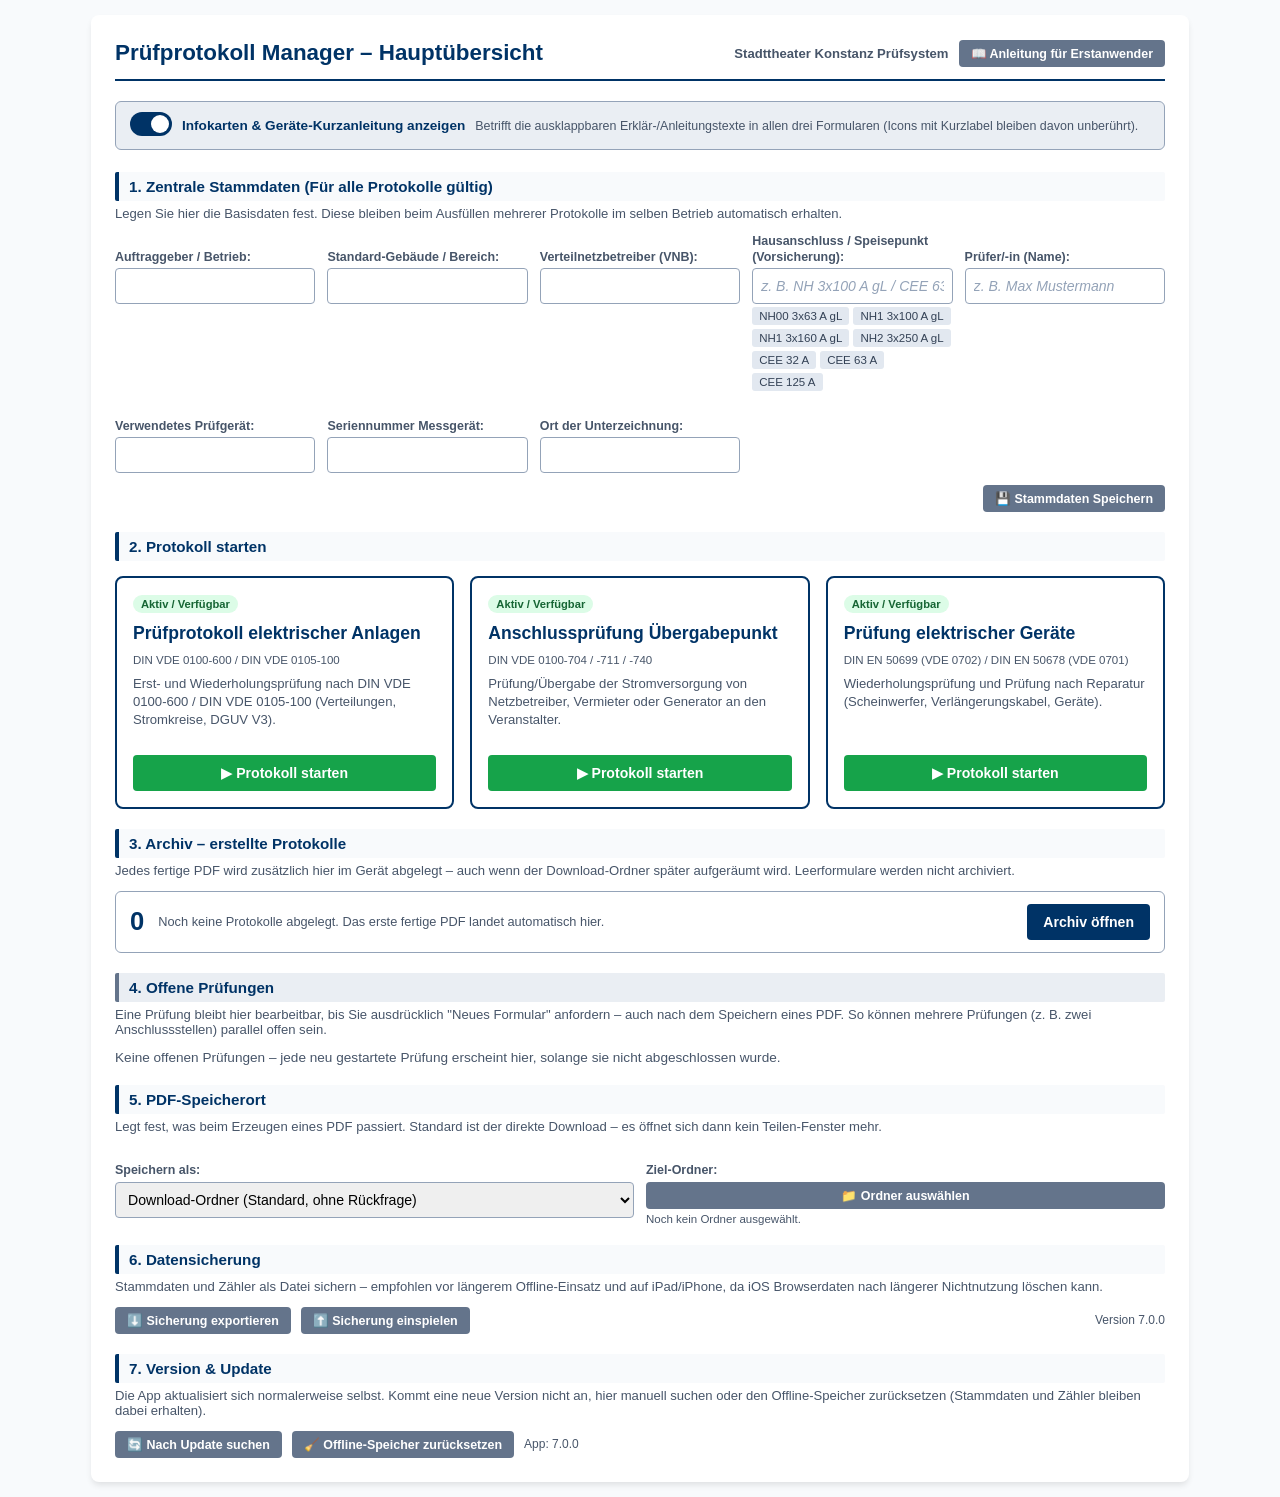
==== index.html @ db6bf47e "Add files via upload" ====
<!DOCTYPE html>
<html lang="de">
<head>
  <meta charset="UTF-8">
  <meta name="viewport" content="width=device-width, initial-scale=1.0, viewport-fit=cover">
  <title>VDE Prüfprotokoll Manager</title>
  <link rel="stylesheet" href="css/style.css">

  <!-- ===== PWA (Progressive Web App) ===== -->
  <meta name="description" content="Prüfprotokolle nach DIN VDE erstellen und als PDF ausgeben – offline nutzbar.">
  <meta name="theme-color" content="#003366">
  <link rel="manifest" href="manifest.json">
  <link rel="icon" type="image/png" sizes="32x32" href="icons/favicon-32.png">
  <link rel="apple-touch-icon" href="icons/apple-touch-icon.png">
  <!-- iOS-spezifisch -->
  <meta name="apple-mobile-web-app-capable" content="yes">
  <meta name="mobile-web-app-capable" content="yes">
  <meta name="apple-mobile-web-app-status-bar-style" content="black-translucent">
  <meta name="apple-mobile-web-app-title" content="VDE Protokoll">
  <meta name="format-detection" content="telephone=no">
  <script src="js/app-config.js"></script>
  <script src="js/pwa.js" defer></script>

  <script src="js/storage.js"></script>
  <script src="js/entwuerfe.js"></script>
  <script src="js/archiv.js"></script>
  <script src="js/pdf-utils.js"></script>
  <script src="js/infokarten.js"></script>
</head>
<body>

<div class="app-container">
  <div class="header-bar">
    <h1>Prüfprotokoll Manager – Hauptübersicht</h1>
    <div style="display:flex; align-items:center; gap:10px;">
      <span style="font-size: 0.82rem; color: var(--secondary); font-weight: bold;" id="app_betrieb_name"></span>
      <a href="anleitung.html" class="btn btn-secondary" style="text-decoration:none;">📖 Anleitung für Erstanwender</a>
    </div>
  </div>

  <div class="infokarten-schalter-zeile">
    <label class="infokarten-schalter">
      <input type="checkbox" class="infokarten-schalter-checkbox" onchange="infokartenSchalterGeaendert(this)">
      <span class="infokarten-schalter-slider"></span>
    </label>
    <span class="infokarten-schalter-label">Infokarten &amp; Geräte-Kurzanleitung anzeigen</span>
    <span class="infokarten-schalter-desc">Betrifft die ausklappbaren Erklär-/Anleitungstexte in allen drei Formularen (Icons mit Kurzlabel bleiben davon unberührt).</span>
  </div>

  <h2 class="kat-stamm">1. Zentrale Stammdaten (Für alle Protokolle gültig)</h2>
  <p style="font-size: 0.82rem; color: var(--secondary); margin-top: -5px;">
    Legen Sie hier die Basisdaten fest. Diese bleiben beim Ausfüllen mehrerer Protokolle im selben Betrieb automatisch erhalten.
  </p>

  <form id="masterDataForm">
    <div class="grid">
      <div class="form-group"><label for="m_auftraggeber">Auftraggeber / Betrieb:</label><input type="text" id="m_auftraggeber"></div>
      <div class="form-group"><label for="m_gebaeude">Standard-Gebäude / Bereich:</label><input type="text" id="m_gebaeude"></div>
      <div class="form-group"><label for="m_vnb">Verteilnetzbetreiber (VNB):</label><input type="text" id="m_vnb" title="Verteilnetzbetreiber – der öffentliche Netzbetreiber am Anschlusspunkt"></div>
      <div class="form-group">
        <label for="m_hausanschluss">Hausanschluss / Speisepunkt (Vorsicherung):</label>
        <input type="text" id="m_hausanschluss" placeholder="z. B. NH 3x100 A gL / CEE 63 A Einspeisung">
        <div class="quick-btn-group">
          <button type="button" class="quick-btn" onclick="setValue('m_hausanschluss', 'NH00 3x63 A gL')">NH00 3x63 A gL</button>
          <button type="button" class="quick-btn" onclick="setValue('m_hausanschluss', 'NH1 3x100 A gL')">NH1 3x100 A gL</button>
          <button type="button" class="quick-btn" onclick="setValue('m_hausanschluss', 'NH1 3x160 A gL')">NH1 3x160 A gL</button>
          <button type="button" class="quick-btn" onclick="setValue('m_hausanschluss', 'NH2 3x250 A gL')">NH2 3x250 A gL</button>
          <button type="button" class="quick-btn" onclick="setValue('m_hausanschluss', 'CEE 32 A Einspeisung')">CEE 32 A</button>
          <button type="button" class="quick-btn" onclick="setValue('m_hausanschluss', 'CEE 63 A Einspeisung')">CEE 63 A</button>
          <button type="button" class="quick-btn" onclick="setValue('m_hausanschluss', 'CEE 125 A Einspeisung')">CEE 125 A</button>
        </div>
      </div>
      <div class="form-group"><label for="m_pruefer">Prüfer/-in (Name):</label><input type="text" id="m_pruefer" placeholder="z. B. Max Mustermann"></div>
      <div class="form-group"><label for="m_messgeraet">Verwendetes Prüfgerät:</label><input type="text" id="m_messgeraet"></div>
      <div class="form-group"><label for="m_seriennummer">Seriennummer Messgerät:</label><input type="text" id="m_seriennummer"></div>
      <div class="form-group"><label for="m_ort">Ort der Unterzeichnung:</label><input type="text" id="m_ort"></div>
    </div>
    
    <div style="text-align: right; margin-top: 12px;">
      <button type="button" class="btn btn-secondary" onclick="saveMasterData(true)">💾 Stammdaten Speichern</button>
    </div>
  </form>

  <h2 class="kat-messen">2. Protokoll starten</h2>
  <div class="protocol-grid" id="protocolGrid"></div>

  <h2 class="kat-ergebnis">3. Archiv – erstellte Protokolle</h2>
  <p style="font-size: 0.82rem; color: var(--secondary); margin-top: -5px;">
    Jedes fertige PDF wird zusätzlich hier im Gerät abgelegt – auch wenn der Download-Ordner
    später aufgeräumt wird. Leerformulare werden nicht archiviert.
  </p>
  <div class="start-archiv">
    <div class="start-archiv-zahl" id="archivZahl">–</div>
    <div class="start-archiv-text" id="archivText">Archiv wird gelesen …</div>
    <a href="archiv.html" class="btn">Archiv öffnen</a>
  </div>

  <h2 class="kat-sicht" id="offene-pruefungen">4. Offene Prüfungen</h2>
  <p style="font-size: 0.82rem; color: var(--secondary); margin-top: -5px;">
    Eine Prüfung bleibt hier bearbeitbar, bis Sie ausdrücklich "Neues Formular" anfordern –
    auch nach dem Speichern eines PDF. So können mehrere Prüfungen (z. B. zwei Anschlussstellen) parallel offen sein.
  </p>
  <div id="offenePruefungenListe"></div>

  <h2 class="kat-stamm">5. PDF-Speicherort</h2>
  <p style="font-size: 0.82rem; color: var(--secondary); margin-top: -5px;">
    Legt fest, was beim Erzeugen eines PDF passiert. Standard ist der direkte Download –
    es öffnet sich dann kein Teilen-Fenster mehr.
  </p>
  <div class="grid">
    <div class="form-group">
      <label for="pdf_speichern_modus">Speichern als:</label>
      <select id="pdf_speichern_modus" onchange="pdfModusGeaendert(this.value)">
        <option value="download">Download-Ordner (Standard, ohne Rückfrage)</option>
        <option value="ordner">Fester Ordner (Chrome/Edge am PC)</option>
        <option value="teilen">Teilen-Menü (iPhone/iPad, Weiterleiten)</option>
      </select>
    </div>
    <div class="form-group">
      <label id="ziel_ordner_label">Ziel-Ordner:</label>
      <button type="button" class="btn btn-secondary" onclick="ordnerWaehlen()" aria-labelledby="ziel_ordner_label">📁 Ordner auswählen</button>
      <span id="ordnerHinweis" style="font-size:0.72rem; color:var(--secondary); margin-top:4px;"></span>
    </div>
  </div>

  <h2 class="kat-ergebnis">6. Datensicherung</h2>
  <p style="font-size: 0.82rem; color: var(--secondary); margin-top: -5px;">
    Stammdaten und Zähler als Datei sichern – empfohlen vor längerem Offline-Einsatz
    und auf iPad/iPhone, da iOS Browserdaten nach längerer Nichtnutzung löschen kann.
  </p>
  <div style="display:flex; gap:10px; flex-wrap:wrap;">
    <button type="button" class="btn btn-secondary" onclick="exportAppData()">⬇️ Sicherung exportieren</button>
    <button type="button" class="btn btn-secondary" onclick="document.getElementById('importFile').click()">⬆️ Sicherung einspielen</button>
    <input type="file" id="importFile" accept="application/json,.json" style="display:none"
           onchange="importAppData(this.files[0]); this.value='';">
    <span id="appVersionHint" style="margin-left:auto; align-self:center; font-size:0.75rem; color:var(--secondary);"></span>
  </div>

  <h2 class="kat-stamm">7. Version & Update</h2>
  <p style="font-size: 0.82rem; color: var(--secondary); margin-top: -5px;">
    Die App aktualisiert sich normalerweise selbst. Kommt eine neue Version nicht an,
    hier manuell suchen oder den Offline-Speicher zurücksetzen
    (Stammdaten und Zähler bleiben dabei erhalten).
  </p>
  <div style="display:flex; gap:10px; flex-wrap:wrap; align-items:center;">
    <button type="button" class="btn btn-secondary" onclick="nachUpdateSuchen()">🔄 Nach Update suchen</button>
    <button type="button" class="btn btn-secondary" onclick="appZuruecksetzenMitFrage()">🧹 Offline-Speicher zurücksetzen</button>
    <span id="versionsInfo" style="font-size:0.75rem; color:var(--secondary);"></span>
  </div>
</div>

<script>
  loadMasterDataToDashboard();
  renderProtokollKacheln();
  renderOffenePruefungen('offenePruefungenListe');
  document.getElementById('appVersionHint').textContent = 'Version ' + APP_VERSION;
  document.getElementById('app_betrieb_name').textContent = (typeof APP_BETRIEB_NAME !== 'undefined' && APP_BETRIEB_NAME) ? APP_BETRIEB_NAME : '';
  archivUebersichtLaden();

  /* Archiv-Kurzübersicht ---------------------------------------------------
   * Zeigt auf der Startseite, wie viele Protokolle abgelegt sind und welches
   * zuletzt erzeugt wurde - ohne dafür das Archiv öffnen zu müssen. */
  function archivUebersichtLaden() {
    if (typeof archivAlle !== 'function') return;
    archivAlle().then(function (liste) {
      var zahl = document.getElementById('archivZahl');
      var text = document.getElementById('archivText');
      zahl.textContent = liste.length;
      if (!liste.length) {
        text.textContent = 'Noch keine Protokolle abgelegt. Das erste fertige PDF landet automatisch hier.';
        return;
      }
      var letzte = liste[0];
      var typ = archivTyp(letzte.praefix);
      text.textContent = 'Zuletzt: ' + (letzte.nummer || letzte.dateiname) + ' · ' + typ.label +
        (letzte.gebaeude ? ' · ' + letzte.gebaeude : '') +
        ' · ' + archivDatumKurz(letzte.pruefdatum || letzte.erstellt.slice(0, 10));
    });
  }

  /* PDF-Speicherort ------------------------------------------------------- */
  document.getElementById('pdf_speichern_modus').value = getPdfSpeichernModus();
  ordnerHinweisAktualisieren();

  function pdfModusGeaendert(modus) {
    setPdfSpeichernModus(modus);
    if (modus === 'ordner') ordnerWaehlen();
    else ordnerHinweisAktualisieren();
  }

  function ordnerWaehlen() {
    pdfZielordnerWaehlen().then(function (handle) {
      if (handle) document.getElementById('pdf_speichern_modus').value = 'ordner';
      ordnerHinweisAktualisieren();
    });
  }

  /* Version & Update ------------------------------------------------------ */
  function appZuruecksetzenMitFrage() {
    if (!confirm('Offline-Speicher zurücksetzen?\n\n' +
                 'Alle zwischengespeicherten Dateien werden neu vom Server geladen.\n' +
                 'Stammdaten, Protokollzähler und Zwischenspeicher bleiben erhalten.')) return;
    appZuruecksetzen();
  }

  // Zeigt an, welche Version der Service Worker gerade ausliefert
  (function versionsInfoAnzeigen() {
    var el = document.getElementById('versionsInfo');
    if (!el) return;
    el.textContent = 'App: ' + APP_VERSION;
    if (!('serviceWorker' in navigator)) return;
    navigator.serviceWorker.ready.then(function (reg) {
      if (!reg.active) return;
      navigator.serviceWorker.addEventListener('message', function (ev) {
        if (ev.data && ev.data.type === 'VERSION') {
          el.textContent = 'App: ' + APP_VERSION + ' · Offline-Cache: ' + (ev.data.swVersion || '?');
        }
      });
      reg.active.postMessage({ type: 'GET_VERSION' });
    }).catch(function () {});
  })();

  function ordnerHinweisAktualisieren() {
    var el = document.getElementById('ordnerHinweis');
    if (!window.showDirectoryPicker) {
      el.textContent = 'Feste Ordner nur in Chrome/Edge am PC möglich – hier wird der Download-Ordner verwendet.';
      return;
    }
    pdfOrdnerHandleLaden().then(function (h) {
      el.textContent = h ? 'Aktueller Ziel-Ordner: ' + h.name : 'Noch kein Ordner ausgewählt.';
    });
  }

  /* Kacheln werden aus js/app-config.js erzeugt --------------------------- */
  function renderProtokollKacheln() {
    var grid = document.getElementById('protocolGrid');
    if (!grid || typeof PROTOKOLLE === 'undefined') return;
    grid.innerHTML = '';

    PROTOKOLLE.forEach(function (p) {
      var aktiv = p.status !== 'geplant';
      var card = document.createElement('div');
      card.className = 'protocol-card' + (aktiv ? ' active' : '');

      var kopf = document.createElement('div');
      var badge = document.createElement('span');
      badge.className = 'badge ' + (aktiv ? 'badge-active' : 'badge-future');
      badge.textContent = aktiv ? 'Aktiv / Verfügbar' : 'In Planung';
      kopf.appendChild(badge);

      var h3 = document.createElement('h3');
      h3.textContent = p.titel;
      kopf.appendChild(h3);

      if (p.norm) {
        var norm = document.createElement('p');
        norm.style.cssText = 'font-size:0.72rem; color:var(--secondary); margin:2px 0 6px;';
        norm.textContent = p.norm;
        kopf.appendChild(norm);
      }

      var txt = document.createElement('p');
      txt.textContent = p.beschreibung || '';
      kopf.appendChild(txt);
      card.appendChild(kopf);

      if (aktiv) {
        var a = document.createElement('a');
        a.href = p.datei;
        a.className = 'btn btn-success';
        a.style.cssText = 'display:block; text-align:center; text-decoration:none; margin-top:10px;';
        a.textContent = '▶ Protokoll starten';
        a.onclick = function () { saveMasterData(false); };
        card.appendChild(a);
      } else {
        var d = document.createElement('div');
        d.style.cssText = 'margin-top:10px; text-align:center; font-size:0.8rem; color:var(--secondary);';
        d.textContent = 'noch nicht verfügbar';
        card.appendChild(d);
      }

      grid.appendChild(card);
    });
  }
</script>
</body>
</html>
---- css/style.css ----
:root {
  --primary: #003366;
  --secondary: #475569;
  --bg: #f8fafc;
  --card: #ffffff;
  /* 4.7.0: dunkler als zuvor (#cbd5e1) - Rahmen und Tabellenlinien waren
   * auf dem Bildschirm zu blass ablesbar. */
  --border: #94a3b8;
  --accent: #2563eb;
  --success: #16a34a;
  --danger-bg: #fef2f2;
  --danger-border: #ef4444;
  --danger-text: #991b1b;
}

body {
  font-family: -apple-system, BlinkMacSystemFont, "Segoe UI", Roboto, Arial, sans-serif;
  background-color: var(--bg);
  color: #0f172a;
  margin: 0;
  /* Safe-Area für iPhone-Notch / Android-Gestenleiste (viewport-fit=cover) */
  padding: calc(15px + env(safe-area-inset-top)) calc(15px + env(safe-area-inset-right))
           calc(15px + env(safe-area-inset-bottom)) calc(15px + env(safe-area-inset-left));
  -webkit-text-size-adjust: 100%;
}


.app-container {
  max-width: 1050px;
  margin: 0 auto;
  background: var(--card);
  padding: 24px;
  border-radius: 8px;
  box-shadow: 0 4px 6px -1px rgba(0, 0, 0, 0.1);
}

.header-bar {
  display: flex;
  justify-content: space-between;
  align-items: center;
  border-bottom: 2px solid var(--primary);
  padding-bottom: 12px;
  margin-bottom: 20px;
  flex-wrap: wrap;
  gap: 12px;
}

h1 { color: var(--primary); font-size: 1.4rem; margin: 0; line-height: 1.25; }

/* ============================================================================
 *  STATUS-KOPFLEISTE (4.7.0)
 * ----------------------------------------------------------------------------
 *  Bleibt beim Scrollen sichtbar (sticky) und zeigt jederzeit, in welchem
 *  Protokoll man sich befindet UND - falls der Fokus gerade in einer
 *  Stromkreis-/Geraete-/Zuleitungskarte steht - in welcher Karte. Aktualisiert
 *  sich per "focusin"-Event, siehe statusleiste.js.
 * ========================================================================== */
.status-leiste {
  position: sticky;
  /* F16: bisher "top: 0" - der Balken klebte beim Scrollen direkt an der
     Bildschirmkante, v.a. auf Geraeten mit Notch/Statusleiste unschoen.
     Kleiner fester Abstand + zusaetzlich das Safe-Area-Inset, falls das
     Geraet eine Notch/Kamera-Aussparung hat. */
  top: calc(6px + env(safe-area-inset-top));
  z-index: 50;
  display: flex;
  align-items: center;
  gap: 10px;
  flex-wrap: wrap;
  background: var(--primary);
  color: #ffffff;
  padding: 7px 14px;
  border-radius: 6px;
  margin: -8px -8px 16px;
  font-size: 0.8rem;
  box-shadow: 0 2px 6px rgba(0,0,0,0.15);
}
.status-leiste .sl-trenner { opacity: 0.55; }
.status-leiste .sl-kreis {
  margin-left: auto;
  background: rgba(255,255,255,0.18);
  padding: 3px 10px;
  border-radius: 12px;
  font-weight: bold;
  white-space: nowrap;
}
.status-leiste .sl-kreis:empty { display: none; }
@media (max-width: 560px) {
  .status-leiste { font-size: 0.72rem; }
}
h2 { color: var(--primary); font-size: 0.95rem; margin-top: 20px; margin-bottom: 10px; background: #f1f5f9; padding: 6px 10px; border-left: 4px solid var(--primary); border-radius: 2px; }

/* ============================================================================
 *  DEZENTE GLIEDERUNG DER PRUEFABLAUF-KATEGORIEN (GRAUSTUFEN)
 * ----------------------------------------------------------------------------
 *  Bewusst keine Buntfarben, sondern nur zwei abwechselnde Grautoene -
 *  identisch zur Logik im PDF (PDF_TON_A / PDF_TON_B in js/pdf-utils.js).
 * ========================================================================== */
h2.kat-stamm,
h2.kat-messen,
h2.kat-ergebnis { background: #f8fafc; border-left-color: var(--primary); }
h2.kat-sicht,
h2.kat-erdung   { background: #eaeef3; border-left-color: #64748b; }

/* Inhaltsblock zum jeweiligen Abschnitt: nur eine zarte Randlinie */
.kat-block { border-left: 2px solid #e2e8f0; padding: 4px 0 6px 10px; margin-bottom: 4px; }

/* Freitextfeld fuer eigene Eintragungen (Potenzialausgleich, Messpunkte) */
.eigene-angaben { background: #ffffff; border: 1px dashed var(--border); border-radius: 4px; padding: 8px 10px; margin-top: 8px; }

.grid { display: grid; grid-template-columns: repeat(auto-fit, minmax(200px, 1fr)); gap: 12px; align-items: start; }
.form-group { display: flex; flex-direction: column; }
label { font-size: 0.78rem; font-weight: 600; margin-bottom: 3px; color: var(--secondary); }

/* EINGABEFELDER AUF GLEICHER HOEHE
 * Die Beschriftungen sind unterschiedlich lang (ein- oder zweizeilig). Ohne
 * feste Mindesthoehe starteten die Felder daher auf verschiedenen Hoehen und
 * das Raster wirkte unruhig. Das Label belegt jetzt immer zwei Zeilen und
 * sitzt am unteren Rand - dadurch beginnen alle Felder einer Zeile bündig. */
.grid > .form-group > label:first-child {
  min-height: 2.5em;
  display: flex;
  align-items: flex-end;
  line-height: 1.25;
}
/* Gleiche Feldhoehe fuer Text- und Auswahlfelder */
.form-group > input:not([type="checkbox"]),
.form-group > select { height: 36px; }

input, select, textarea { padding: 8px; border: 1px solid var(--border); border-radius: 4px; font-size: 0.88rem; width: 100%; box-sizing: border-box; transition: background-color 0.2s, border-color 0.2s; }
input[readonly] { background-color: #f1f5f9; color: #475569; font-weight: bold; }
input::placeholder, textarea::placeholder { color: #94a3b8; font-style: italic; }

.protocol-grid {
  display: grid;
  grid-template-columns: repeat(auto-fit, minmax(280px, 1fr));
  gap: 16px;
  margin-top: 15px;
}

.protocol-card {
  background: #ffffff;
  border: 2px solid var(--border);
  border-radius: 8px;
  padding: 16px;
  transition: border-color 0.2s, transform 0.2s;
  display: flex;
  flex-direction: column;
  justify-content: space-between;
}
.protocol-card:hover { border-color: var(--accent); transform: translateY(-2px); }
.protocol-card.active { border-color: var(--primary); }
.protocol-card h3 { margin: 0 0 8px 0; color: var(--primary); font-size: 1.1rem; }
.protocol-card p { font-size: 0.82rem; color: var(--secondary); margin: 0 0 15px 0; line-height: 1.4; }

.badge { display: inline-block; padding: 3px 8px; font-size: 0.7rem; font-weight: bold; border-radius: 12px; margin-bottom: 10px; }
.badge-active { background: #dcfce7; color: #166534; }
.badge-future { background: #f1f5f9; color: #64748b; }

/* Messwert ausserhalb des zulaessigen Bereichs */
.out-of-norm {
  background-color: var(--danger-bg) !important;
  border-color: var(--danger-border) !important;
  color: var(--danger-text) !important;
  font-weight: bold;
}

/* Pflichtangabe fehlt (z. B. RCD eingetragen, aber keine Messwerte).
   Bewusst andere Farbe als .out-of-norm: hier ist der Wert nicht falsch,
   sondern gar nicht erst dokumentiert. */
.missing-value {
  background-color: #fef9c3 !important;
  border-color: #ca8a04 !important;
}

/* ============================================================================
 *  PFLICHTFELD-KENNZEICHNUNG (4.7.0)
 * ----------------------------------------------------------------------------
 *  Jedes Feld, das fuer den PDF-Export tatsaechlich verpflichtend ist (siehe
 *  pflichtfelderMarkieren() in pflichtfelder.js), ist auffaellig gelblich
 *  hinterlegt, solange es leer ist - und wechselt automatisch auf einen
 *  dezenten, leicht gruenen Ton, sobald es ausgefuellt wurde. So ist auf
 *  einen Blick erkennbar, was noch fehlt, ohne erst beim Exportversuch eine
 *  Fehlermeldung zu bekommen. */
.pflichtfeld-leer {
  background-color: #fef9c3 !important;
  border-color: #ca8a04 !important;
}
.pflichtfeld-ok {
  background-color: #f0fdf4 !important;
  border-color: #86efac !important;
}
/* Ein tatsaechlich falscher Wert (rot) hat immer Vorrang vor der gruenen
   "ausgefuellt"-Markierung - ein Feld ist nicht "ok", nur weil etwas
   darinsteht. Selektor-Kombination statt Reihenfolge im Stylesheet, damit
   das unabhaengig von spaeteren Ergaenzungen zuverlaessig bleibt. */
.pflichtfeld-ok.out-of-norm, .pflichtfeld-leer.out-of-norm {
  background-color: var(--danger-bg) !important;
  border-color: var(--danger-border) !important;
  color: var(--danger-text) !important;
}
.pflichtfeld-ok.missing-value, .pflichtfeld-leer.missing-value {
  background-color: #fef9c3 !important;
  border-color: #ca8a04 !important;
}
/* 4.7.1: Das Begruendungsfeld einer Totlegung ist bewusst dauerhaft rot
   (dokumentiert einen Fehler, ist keine "richtige/falsche Eingabe" im Sinne
   der gruen/gelb-Fortschrittsanzeige) - bleibt deshalb von alleFelder
   unberuehrt, auch wenn es ausgefuellt ist. */
.totlegung-grund textarea.pflichtfeld-ok,
.totlegung-grund textarea.pflichtfeld-leer {
  background-color: #fef2f2 !important;
  border-color: #f87171 !important;
}

/* Feld-Badge (4.7.0): kleine Markierung direkt im Label, z. B. bei ZS/ZL-N,
   damit "Pflicht" und "Optional" auf den ersten Blick gleich aussehen statt
   wie zuvor (ein Feld ohne jede Kennzeichnung, das andere mit einem
   unauffaelligen Fliesstext-Hinweis "optional"). */
.feld-badge {
  display: inline-block;
  font-size: 0.65rem;
  font-weight: bold;
  padding: 2px 7px;
  border-radius: 10px;
  margin-left: 6px;
  vertical-align: middle;
  letter-spacing: 0.02em;
}
.feld-badge-pflicht { background: #fef2f2; color: #991b1b; }
.feld-badge-optional { background: #f1f5f9; color: #64748b; }

/* Grenzwert-/Normhinweis unter einem Eingabefeld.
   Wurde im JS bereits verwendet, war im Stylesheet aber nicht definiert -
   die Hinweise erschienen dadurch in voller Textgroesse. */
.limit-hint {
  display: block;
  font-size: 0.68rem;
  font-weight: normal;
  color: var(--secondary);
  line-height: 1.35;
  margin-top: 2px;
}
label .limit-hint { display: inline; margin-top: 0; }

.circuit-card, .feed-card { background: #ffffff; border: 1px solid var(--border); border-radius: 6px; padding: 12px; margin-bottom: 12px; box-shadow: 0 1px 3px rgba(0,0,0,0.05); }
.circuit-header, .feed-header { display: flex; justify-content: space-between; align-items: center; margin-bottom: 10px; padding-bottom: 6px; border-bottom: 2px solid #f1f5f9; font-weight: bold; color: var(--primary); }

/* Totlegung eines einzelnen Stromkreises (4.7.0) - siehe toggleTotlegung() */
.totlegung-grund textarea { border-color: #f87171; background: #fef2f2; }
.circuit-card.circuit-totgelegt, .feed-card.circuit-totgelegt {
  border-color: #f87171; background: #fff8f8;
}

/* Einklappbarer Messpruefungs-Block (4.7.0) - siehe toggleTotlegung() /
   toggleMessSections() in pdf-generator.js. Bei "n.i.O." automatisch
   eingeklappt (die Messwerte sind dann nicht mehr relevant), aber jederzeit
   ueber die Kopfzeile wieder aufklappbar. */
.mess-sections-header {
  display: flex; align-items: center; gap: 8px; cursor: pointer;
  padding: 6px 4px; margin-bottom: 4px; border-radius: 4px;
  user-select: none;
}
.mess-sections-header:hover { background: #f1f5f9; }
.mess-sections-titel { font-weight: bold; color: var(--primary); font-size: 0.85rem; }
.mess-sections-hinweis { font-size: 0.72rem; color: var(--secondary); flex: 1; }
.mess-sections-chevron { transition: transform 0.15s; color: var(--secondary); }
.c-mess-sections.mess-sections-collapsed .mess-sections-chevron,
.c-rcd-messwerte.mess-sections-collapsed .mess-sections-chevron { transform: rotate(-90deg); }
.c-mess-sections.mess-sections-collapsed .sub-section { display: none; }
/* 4.7.1: c-rcd-messwerte ist kein Stapel von .sub-section wie c-mess-sections,
   sondern hat sein eigenes .grid direkt als Kind - deshalb eigene Regel. */
.c-rcd-messwerte.mess-sections-collapsed > .grid { display: none; }
.c-mess-sections:not(.mess-sections-collapsed) .mess-sections-hinweis,
.c-rcd-messwerte:not(.mess-sections-collapsed) .mess-sections-hinweis { display: none; }

/* Ergebnis-Auswahlfeld je Stromkreis (4.7.0) - steht am Ende der Karte. */
.circuit-totlegung { margin: 10px 0 -4px; }
.circuit-totlegung select.c-totgelegt { font-weight: bold; }
.circuit-totlegung select.c-totgelegt.pflichtfeld-ok.circuit-niko {
  background-color: var(--danger-bg) !important;
  border-color: var(--danger-border) !important;
  color: var(--danger-text) !important;
}
.circuit-totlegung .totlegung-grund { margin-top: 8px; }
.circuit-card.circuit-totgelegt .circuit-header,
.feed-card.circuit-totgelegt .feed-header { border-bottom-color: #fecaca; }

/* Duplizieren/Entfernen stehen bewusst am ENDE der Stromkreis-Karte (6.2.0,
   Feature D) statt oben in der Kopfzeile - dort wurden sie beim schnellen
   Scrollen durch lange Karten leicht uebersehen bzw. aus Versehen antippt. */
.circuit-footer-actions {
  display: flex; justify-content: flex-end; gap: 8px;
  margin-top: 12px; padding-top: 10px; border-top: 1px solid #f1f5f9;
}

/* FOTODOKUMENTATION JE KARTE (G17, 7.0.0): eigener Abschnitt zwischen der
 * Totlegung und den Duplizieren/Entfernen-Buttons - bewusst NICHT ganz unten,
 * damit Fotos vor dem versehentlichen Entfernen der Karte auffallen. */
.fotos-leiste {
  margin-top: 10px; padding-top: 10px; border-top: 1px dashed #e2e8f0;
}
.fotos-kopf {
  display: flex; align-items: center; justify-content: space-between;
  gap: 8px; flex-wrap: wrap;
}
.fotos-titel { font-size: 0.78rem; font-weight: 600; color: var(--secondary); }
.fotos-hinzufuegen-btn { font-size: 0.75rem; padding: 4px 8px; cursor: pointer; }
.fotos-thumbs {
  display: flex; flex-wrap: wrap; gap: 8px; margin-top: 8px;
}
.fotos-thumbs:empty { margin-top: 0; }
.fotos-thumb {
  position: relative; width: 72px; height: 72px; border-radius: 6px;
  overflow: hidden; border: 1px solid var(--border); background: #f1f5f9;
}
.fotos-thumb img { width: 100%; height: 100%; object-fit: cover; display: block; }
.fotos-thumb-loeschen {
  position: absolute; top: 2px; right: 2px; width: 18px; height: 18px;
  border-radius: 50%; border: none; background: rgba(15,23,42,0.72); color: #fff;
  font-size: 0.65rem; line-height: 18px; text-align: center; padding: 0; cursor: pointer;
}
.fotos-thumb-loeschen:hover { background: #dc2626; }

.sub-section { background-color: #f8fafc; border: 1px solid #e2e8f0; border-radius: 4px; padding: 8px 10px; margin-top: 8px; }
.sub-title { font-size: 0.75rem; font-weight: bold; color: var(--primary); margin-bottom: 6px; text-transform: uppercase; letter-spacing: 0.5px; }

/* MESSGRUPPEN INNERHALB EINES ABSCHNITTS
 * Auf dem Handy stehen die Felder untereinander und sind dadurch klar
 * getrennt. Am Desktop lagen sie nebeneinander in einer Reihe - dort war
 * z. B. nicht erkennbar, dass die Prüfspannung zum Isolationswiderstand
 * gehört und nicht zu R_PE. Die Gruppen bekommen deshalb einen eigenen
 * Rahmen mit Zwischenüberschrift. */
.mess-gruppen { display: grid; grid-template-columns: repeat(auto-fit, minmax(280px, 1fr)); gap: 10px; }
.mess-gruppe { background: #ffffff; border: 1px solid var(--border); border-radius: 4px; padding: 8px 10px 10px; }
.mess-gruppe-titel { font-size: 0.72rem; font-weight: bold; color: var(--secondary); margin-bottom: 6px; padding-bottom: 4px; border-bottom: 1px solid #e2e8f0; }

.quick-btn-group { display: flex; gap: 4px; flex-wrap: wrap; margin-top: 3px; }
.quick-btn { background: #e2e8f0; border: none; padding: 3px 7px; font-size: 0.72rem; border-radius: 3px; cursor: pointer; color: #334155; }
.quick-btn:hover { background: var(--accent); color: white; }

.checkbox-grid { display: grid; grid-template-columns: repeat(auto-fit, minmax(160px, 1fr)); gap: 6px; margin-top: 5px; }
.checkbox-item { display: flex; align-items: center; gap: 6px; font-size: 0.82rem; cursor: pointer; }
.checkbox-item input { width: auto; }

.btn { background: var(--primary); color: white; border: none; padding: 10px 16px; border-radius: 4px; font-weight: bold; cursor: pointer; font-size: 0.88rem; }
.btn-success { background: var(--success); }
.btn-secondary { background: #64748b; font-size: 0.78rem; padding: 6px 12px; }

/* 6.3.0 (Befund #3): <select> im Look eines .btn-secondary-Buttons - fuer
 * die 3 Beispieldaten-Varianten, ohne dass 3 einzelne Buttons in die knappe
 * header-bar muessen. */
select.beispieldaten-auswahl {
  -webkit-appearance: none; -moz-appearance: none; appearance: none;
  border: none; cursor: pointer; color: #fff;
}
select.beispieldaten-auswahl option { color: #0f172a; background: #fff; }
.btn-danger { background: #dc2626; font-size: 0.75rem; padding: 4px 8px; color: white; border: none; border-radius: 3px; cursor: pointer; }

.sig-block { display: flex; gap: 15px; flex-wrap: wrap; margin-top: 15px; }
.sig-card { border: 1px solid var(--border); padding: 8px; border-radius: 4px; background: #fafafa; }
canvas { background: white; border: 1px solid #cbd5e1; width: 280px; height: 90px; display: block; margin-bottom: 4px; }
.actions { margin-top: 25px; text-align: right; border-top: 1px solid var(--border); padding-top: 15px; display: flex; justify-content: flex-end; gap: 10px; flex-wrap: wrap; }
/* ===== Mobile / PWA Optimierungen ===== */
@media (max-width: 820px) {
  /* 16px verhindert das automatische Hineinzoomen von iOS beim Antippen eines Feldes */
  input, select, textarea { font-size: 16px; }
  /* Groessere Felder passend zur groesseren Schrift */
  .form-group > input:not([type="checkbox"]),
  .form-group > select { height: 42px; }
  /* Auf schmalen Displays steht ohnehin alles untereinander - die feste
     Label-Hoehe wuerde dort nur unnoetig Platz kosten. */
  .grid > .form-group > label:first-child { min-height: 0; display: block; }
  .app-container { padding: 14px; border-radius: 0; }
  h1 { font-size: 1.1rem; }
  .btn { padding: 12px 16px; }   /* größere Touch-Ziele */
  table { font-size: 0.75rem; }
}

/* Tabellen auf schmalen Displays horizontal scrollbar machen */
@media (max-width: 820px) {
  .table-wrapper, .table-scroll { overflow-x: auto; -webkit-overflow-scrolling: touch; }
}

/* Im installierten App-Modus keine Textauswahl-Störungen auf Buttons */
@media (display-mode: standalone) {
  .btn, .quick-btn, button { -webkit-touch-callout: none; -webkit-user-select: none; user-select: none; }
}

/* ---------------------------------------------------------------------------
   TOUCH-ZIELE AUF FINGERBEDIENTEN GERÄTEN
   ---------------------------------------------------------------------------
   Die Schnellwahl-Knöpfe waren nur rund 18 px hoch. Auf einer dunklen Bühne,
   mit Arbeitshandschuhen und in Eile ist das zu klein; empfohlen sind
   mindestens 44 px (WCAG 2.1, Zielgröße). Die Abfrage greift nur bei
   Zeigegeräten ohne feine Auflösung (Finger), am Desktop mit Maus bleibt die
   kompakte Darstellung erhalten.
   -------------------------------------------------------------------------- */

/* ============================================================================
 *  ARCHIV (ab 4.0.0)
 * ----------------------------------------------------------------------------
 *  Bewusst als Liste, nicht als Kachelraster: auf dem Handy sollen möglichst
 *  viele Protokolle gleichzeitig sichtbar sein, und die Zeile ist mit einer
 *  Hand erreichbar. Farben und Abstände folgen dem übrigen Formularstil.
 * ========================================================================== */
.archiv-suche { margin: 14px 0 10px; }
.archiv-suche input[type="search"] { height: 44px; font-size: 16px; }

.chip-row { display: flex; gap: 8px; flex-wrap: wrap; margin-top: 10px; }
.chip {
  min-height: 40px; padding: 0 14px; border-radius: 20px;
  border: 1px solid var(--border); background: #ffffff; color: var(--secondary);
  font-size: 0.82rem; font-weight: 600; cursor: pointer;
  display: inline-flex; align-items: center; gap: 6px;
}
.chip span { opacity: 0.65; font-weight: 500; }
.chip-aktiv { background: var(--primary); border-color: var(--primary); color: #ffffff; }

.archiv-leiste {
  display: flex; justify-content: space-between; align-items: center; gap: 12px;
  flex-wrap: wrap; background: #e8eef5; border: 1px solid var(--border);
  border-radius: 6px; padding: 10px 12px; margin-bottom: 10px;
  font-size: 0.85rem; font-weight: 600; color: var(--primary);
}
.archiv-leiste select { width: auto; min-width: 160px; height: 36px; font-weight: 500; }

.archiv-monat {
  font-size: 0.72rem; font-weight: bold; letter-spacing: 0.08em; text-transform: uppercase;
  color: var(--secondary); margin: 16px 0 6px;
}

.archiv-zeile {
  display: flex; align-items: center; gap: 12px; cursor: pointer;
  background: #ffffff; border: 1px solid var(--border); border-radius: 6px;
  padding: 10px 12px; margin-bottom: 6px; min-height: 56px;
}
.archiv-zeile:hover { border-color: var(--accent); }
.archiv-zeile-gewaehlt { border-color: var(--primary); background: #f4f8fc; }
.archiv-check { width: 22px; height: 22px; flex: none; }
.archiv-kuerzel {
  width: 34px; height: 34px; flex: none; border-radius: 6px; background: #e8eef5;
  color: var(--primary); font-size: 0.78rem; font-weight: bold;
  display: flex; align-items: center; justify-content: center;
}
.archiv-mitte { flex: 1; min-width: 0; }
.archiv-nr { font-size: 0.92rem; font-weight: 600; color: #0f172a; }
.archiv-sub { font-size: 0.76rem; color: var(--secondary); margin-top: 2px; }
.archiv-rechts { display: flex; flex-direction: column; align-items: flex-end; gap: 4px; flex: none; }
.archiv-status { font-size: 0.68rem; font-weight: bold; padding: 3px 8px; border-radius: 10px; white-space: nowrap; }
.archiv-datum { font-size: 0.72rem; color: #94a3b8; }

.archiv-leer {
  border: 1px dashed var(--border); border-radius: 6px; padding: 24px;
  text-align: center; color: var(--secondary); font-size: 0.85rem;
}
.archiv-leer p { margin: 8px auto 14px; max-width: 46ch; line-height: 1.5; }
.archiv-fuss { font-size: 0.72rem; color: #94a3b8; line-height: 1.5; margin-top: 18px; }

/* display:flex würde das hidden-Attribut überstimmen */
[hidden] { display: none !important; }

.archiv-overlay {
  position: fixed; inset: 0; background: rgba(15, 23, 42, 0.45);
  display: flex; align-items: flex-end; justify-content: center; z-index: 9998;
}
.archiv-dialog {
  background: #ffffff; width: min(560px, 100%); max-height: 88vh; overflow: auto;
  border-radius: 10px 10px 0 0; padding: 18px 18px calc(18px + env(safe-area-inset-bottom));
  box-shadow: 0 -6px 24px rgba(0, 0, 0, 0.2);
}
@media (min-width: 720px) {
  .archiv-overlay { align-items: center; padding: 24px; }
  .archiv-dialog { border-radius: 10px; }
}
.archiv-dialog-kopf { display: flex; justify-content: space-between; align-items: flex-start; gap: 12px; }
.archiv-dialog-typ { font-size: 0.7rem; font-weight: bold; letter-spacing: 0.08em; text-transform: uppercase; color: var(--secondary); }
.archiv-dl { display: grid; grid-template-columns: auto 1fr; gap: 6px 14px; margin: 16px 0 0; font-size: 0.85rem; }
.archiv-dl dt { color: var(--secondary); }
.archiv-dl dd { margin: 0; color: #0f172a; font-weight: 600; text-align: right; }
.archiv-dialog-aktionen { display: flex; flex-wrap: wrap; gap: 8px; margin-top: 18px; }
.archiv-dialog-aktionen .btn { flex: 1 1 auto; min-height: 44px; }
.archiv-hinweis { font-size: 0.72rem; color: var(--secondary); line-height: 1.5; margin: 12px 0 0; }

/* Startseite: Kurzübersicht des Archivs */
.start-archiv {
  display: flex; align-items: center; gap: 14px; flex-wrap: wrap;
  background: #ffffff; border: 1px solid var(--border); border-radius: 6px;
  padding: 12px 14px;
}
.start-archiv-zahl { font-size: 1.6rem; font-weight: bold; color: var(--primary); line-height: 1; }
.start-archiv-text { flex: 1; min-width: 180px; font-size: 0.8rem; color: var(--secondary); line-height: 1.45; }
.start-archiv .btn { text-decoration: none; }

/* Startseite: "Offene Prüfungen" (mehrere parallele Entwürfe, 4.7.0) */
.offene-pruefung-zeile {
  display: flex; align-items: center; justify-content: space-between; gap: 14px; flex-wrap: wrap;
  background: #ffffff; border: 1px solid var(--border); border-radius: 6px;
  padding: 10px 14px; margin-bottom: 8px;
}
.offene-pruefung-info { display: flex; flex-direction: column; gap: 2px; }
.offene-pruefung-typ {
  font-size: 0.68rem; font-weight: bold; text-transform: uppercase; letter-spacing: 0.03em;
  color: var(--primary);
}
.offene-pruefung-info strong { font-size: 0.92rem; }
.offene-pruefung-zeit { font-size: 0.72rem; color: var(--secondary); }
.offene-pruefung-aktionen { display: flex; gap: 8px; flex-wrap: wrap; }
.offene-pruefung-aktionen .btn, .offene-pruefung-aktionen .btn-danger { text-decoration: none; }

/* Formular wurde aus einer Archiv-Vorlage angelegt */
.vorlage-hinweis {
  background: #fef9c3; border: 1px solid #ca8a04; border-radius: 6px;
  padding: 10px 12px; margin-bottom: 14px; font-size: 0.82rem;
  line-height: 1.5; color: #713f12;
}

@media (pointer: coarse) {
  .quick-btn {
    min-height: 44px;
    padding: 10px 14px;
    font-size: 0.82rem;
  }
  .quick-btn-group { gap: 8px; margin-top: 6px; }
  /* Auch die "Entfernen"-Knöpfe an den Karten sind sonst schwer zu treffen */
  .btn-danger { min-height: 44px; padding: 10px 14px; font-size: 0.82rem; }
  /* [Befund N9, 6.0.0] .btn/.btn-secondary hatten hier bisher keine eigene
   * Regel und blieben unter der 44px-Mindestgroesse fuer Touch-Bedienung
   * (WCAG 2.5.5) - gleiche Werte wie .quick-btn/.btn-danger oben. */
  .btn, .btn-secondary { min-height: 44px; padding: 10px 14px; }
}

@media (pointer: coarse) {
  .chip { min-height: 44px; }
  .archiv-zeile { min-height: 60px; }
}

/* Z und I_K passen rechnerisch nicht zusammen: anderer Farbton als
   out-of-norm, weil es kein Grenzwertverstoss ist, sondern ein Tippfehler. */
input.wert-widerspruch {
  border-color: #d97706 !important;
  background: #fffbeb !important;
}

/* Wert liegt im zulaessigen Bereich, aber ohne Reserve (Z_S zwischen
   2/3 x Z_S,max und Z_S,max). Das ist ein Praxishinweis, keine Beanstandung -
   deshalb nur ein farbiger Rand, kein roter Hintergrund wie bei out-of-norm. */
input.wert-hinweis {
  border-color: #ca8a04 !important;
  background: #fefce8 !important;
}

/* Hinweiszeile, die auf eine Randbedingung aufmerksam macht, ohne einen
   Fehler zu behaupten (z. B. Ersatzableitstrommessung: bei Geraeten mit
   Elektronik nicht aussagekraeftig, bei Kabeln dagegen richtig). */
.limit-hint.hinweis-wichtig {
  color: #b45309;
  font-weight: 600;
}

/* ============================================================================
 *  6.2.0: PRUEFUNGS-ICONS, INFOKARTEN & FLUKE-KURZANLEITUNG
 * ----------------------------------------------------------------------------
 *  Rundes Icon-Badge (echtes Foto der Drehschalter-Position) mit Kurzlabel je
 *  Messgroesse, ausklappbare Infokarte "Was wird hier geprueft und warum?"
 *  sowie eine selbst formulierte, ausdruecklich als inoffiziell gekennzeichnete
 *  Kurzanleitung fuer das jeweils verwendete Pruefgeraet. Farbpalette und
 *  Aufbau uebernommen aus dem abgestimmten Mockup
 *  (VDE-App-Vorschau-Infokarten-Fluke.html).
 * ========================================================================== */
:root {
  --fluke-accent: #b45309;
  --fluke-bg: #fffbeb;
  --fluke-border: #d97706;
  --info-accent: #0369a1;
  --info-bg: #f0f9ff;
  --info-border: #7dd3fc;
}

.mess-karte-titel {
  display: flex;
  align-items: center;
  gap: 10px;
  margin-bottom: 4px;
}
.mess-karte-titel .titel-text { flex: 1; }

.mess-icon-stack {
  flex: none;
  display: flex;
  flex-direction: column;
  align-items: center;
  gap: 2px;
}
.mess-icon {
  flex: none;
  width: 40px;
  height: 40px;
  border-radius: 50%;
  background: #eaeef3;
  border: 1px solid var(--border);
  overflow: hidden;
  display: flex;
  align-items: center;
  justify-content: center;
}
.mess-icon img { width: 100%; height: 100%; object-fit: cover; display: block; }
.mess-icon-stack .mess-icon-label {
  font-size: 0.62rem;
  font-weight: 800;
  color: var(--primary);
  letter-spacing: 0.01em;
  line-height: 1;
  white-space: nowrap;
}
/* RCD: zwei Icons (Ausloesezeit deltaT + Ausloesestrom I_deltaN) nebeneinander */
.mess-icon-dual { flex: none; display: flex; gap: 8px; }
.mess-icon-dual .mess-icon { width: 32px; height: 32px; }

/* ---------- Infokarte: "Was wird hier geprueft und warum?" ---------- */
details.infokarte {
  background: var(--info-bg);
  border: 1px solid var(--info-border);
  border-radius: 6px;
  padding: 2px 12px;
  margin-top: 8px;
}
details.infokarte summary {
  cursor: pointer;
  padding: 9px 0;
  font-size: 0.82rem;
  font-weight: 700;
  color: var(--info-accent);
  display: flex;
  align-items: center;
  gap: 8px;
  list-style: none;
}
details.infokarte summary::-webkit-details-marker { display: none; }
details.infokarte summary::before { content: "▸"; transition: transform .15s; font-size: 0.75rem; }
details.infokarte[open] summary::before { transform: rotate(90deg); }
.infokarte-inhalt { padding: 0 0 12px; font-size: 0.82rem; line-height: 1.55; color: #0c4a6e; }
.infokarte-inhalt p { margin: 0 0 8px; }
.infokarte-inhalt p:last-child { margin-bottom: 0; }
.infokarte-inhalt .label-was,
.infokarte-inhalt .label-warum { font-weight: 700; color: var(--info-accent); }

/* ---------- Fluke-Anleitung ---------- */
details.fluke {
  background: var(--fluke-bg);
  border: 1px solid var(--fluke-border);
  border-radius: 6px;
  padding: 2px 12px;
  margin-top: 8px;
}
details.fluke summary {
  cursor: pointer;
  padding: 9px 0;
  font-size: 0.82rem;
  font-weight: 700;
  color: var(--fluke-accent);
  display: flex;
  align-items: center;
  gap: 8px;
  list-style: none;
}
details.fluke summary::-webkit-details-marker { display: none; }
details.fluke summary::before { content: "▸"; transition: transform .15s; font-size: 0.75rem; }
details.fluke[open] summary::before { transform: rotate(90deg); }
.fluke-inhalt { padding: 0 0 14px; font-size: 0.82rem; line-height: 1.6; color: #78350f; }
.fluke-inhalt ol { margin: 6px 0 10px; padding-left: 20px; }
.fluke-inhalt li { margin-bottom: 6px; }
.fluke-inhalt .fluke-wichtig {
  background: #fff;
  border: 1px dashed var(--fluke-border);
  border-radius: 4px;
  padding: 8px 10px;
  margin-top: 8px;
  font-size: 0.78rem;
}
.fluke-inhalt .fluke-wichtig strong { color: var(--fluke-accent); }
.fluke-inhalt .fluke-disclaimer {
  font-size: 0.72rem;
  color: var(--secondary);
  line-height: 1.5;
  margin-top: 8px;
  font-style: italic;
}
.drehschalter {
  display: inline-block;
  background: #1f2937;
  color: #fbbf24;
  font-family: 'Courier New', monospace;
  font-size: 0.72rem;
  font-weight: bold;
  padding: 2px 7px;
  border-radius: 3px;
  letter-spacing: 0.03em;
}
.rcd-typ-symbol {
  display: inline-block;
  background: #eef2f7;
  color: #1f2937;
  border: 1px solid #c7d0dc;
  font-family: 'Courier New', monospace;
  font-size: 0.72rem;
  font-weight: bold;
  padding: 1px 6px;
  border-radius: 3px;
  margin: 0 2px;
  cursor: help;
}

/* Globaler Schalter (index.html, Befund C): Container-Klasse blendet alle
 * .infokarte/.fluke-Bloecke serienweise aus. Betrifft NICHT die Icons mit
 * Kurzlabel (.mess-icon-stack/.mess-icon-dual) - die bleiben immer sichtbar. */
.infokarten-versteckt details.infokarte,
.infokarten-versteckt details.fluke {
  display: none;
}

/* ---------- Schalter-Zeile auf index.html ---------- */
.infokarten-schalter-zeile {
  display: flex;
  align-items: center;
  gap: 10px;
  background: #eaeef3;
  border: 1px solid var(--border);
  border-radius: 6px;
  padding: 10px 14px;
  margin: 14px 0 22px;
  font-size: 0.85rem;
  font-weight: 600;
  color: var(--primary);
}
.infokarten-schalter-desc {
  font-weight: normal;
  color: var(--secondary);
  font-size: 0.78rem;
  flex: 1;
  min-width: 180px;
}
.infokarten-schalter {
  position: relative;
  display: inline-block;
  width: 42px;
  height: 24px;
  flex: none;
}
.infokarten-schalter input { opacity: 0; width: 0; height: 0; }
.infokarten-schalter-slider {
  position: absolute;
  cursor: pointer;
  inset: 0;
  background-color: #cbd5e1;
  transition: .2s;
  border-radius: 24px;
}
.infokarten-schalter-slider::before {
  position: absolute;
  content: "";
  height: 18px;
  width: 18px;
  left: 3px;
  bottom: 3px;
  background-color: white;
  transition: .2s;
  border-radius: 50%;
}
.infokarten-schalter input:checked + .infokarten-schalter-slider { background-color: var(--primary); }
.infokarten-schalter input:checked + .infokarten-schalter-slider::before { transform: translateX(18px); }

/* ---------------------------------------------------------------------------
 *  STROMKREIS-KARUSSELL (6.2.0, Feature D)
 * ---------------------------------------------------------------------------
 *  Ersetzt die lange vertikale Liste der Stromkreis-Karten durch ein
 *  horizontal durchblaetterbares Karussell (eine Karte = eine "Seite").
 *  Nur fuer #circuitsContainer (Stromkreise in vde0100.html) - .circuit-card
 *  bleibt fuer andere Container unveraendert (siehe js/karussell.js).
 * ------------------------------------------------------------------------ */
.karussell { position: relative; display: flex; align-items: stretch; gap: 4px; }
.karussell-track {
  display: flex;
  flex-direction: row;
  gap: 12px;
  overflow-x: auto;
  scroll-snap-type: x mandatory;
  scroll-behavior: smooth;
  flex: 1;
  min-width: 0;
  padding-bottom: 4px;
  /* etwas Innenabstand, damit der Schatten der Karte nicht am Rand abgeschnitten wird */
  padding-left: 2px; padding-right: 2px;
}
.karussell-track > .circuit-card {
  scroll-snap-align: start;
  flex: 0 0 100%;
  max-width: 100%;
  margin-bottom: 0;
}
.karussell-pfeil {
  flex: none;
  align-self: center;
  width: 36px;
  height: 36px;
  border-radius: 50%;
  border: 1px solid var(--border);
  background: #fff;
  color: var(--primary);
  font-size: 1rem;
  cursor: pointer;
  display: flex;
  align-items: center;
  justify-content: center;
  box-shadow: 0 1px 3px rgba(0,0,0,0.08);
}
.karussell-pfeil:hover { background: #f1f5f9; }
.karussell-pfeil:active { background: #e2e8f0; }
.karussell-indikator {
  text-align: center;
  font-size: 0.78rem;
  color: var(--secondary);
  font-weight: bold;
  margin: 6px 0 10px;
}

/* Tablet quer / Desktop: genug Breite fuer zwei Karten nebeneinander -
   Snap-Verhalten bleibt kartenweise (scroll-snap-align: start greift pro
   Karte, nicht pro Kartenpaar), Navigation ueber Pfeile/Wischen bleibt
   dieselbe. */
@media (min-width: 1100px) {
  .karussell-track > .circuit-card { flex: 0 0 calc(50% - 6px); max-width: calc(50% - 6px); }
}

/* Smartphone: Pfeil-Buttons komplett ausblenden (Feature D Bugfix 6.2.1) -
   auf schmalen Viewports frisst .karussell-pfeil (36px + gap je Seite)
   spuerbar Platz und die aktive Karte ragt seitlich heraus. Auf Mobil bleibt
   ausschliesslich die native Wisch-Navigation (scroll-snap, s.o.) uebrig;
   der Indikator ("Stromkreis X von Y") bleibt als einzige Orientierung
   sichtbar. Ab 768px (Tablet) bleiben die Pfeile wie bisher erhalten. */
@media (max-width: 767px) {
  .karussell-pfeil { display: none; }
  .karussell { gap: 0; }
  .karussell-track { flex: 1 1 100%; }
}
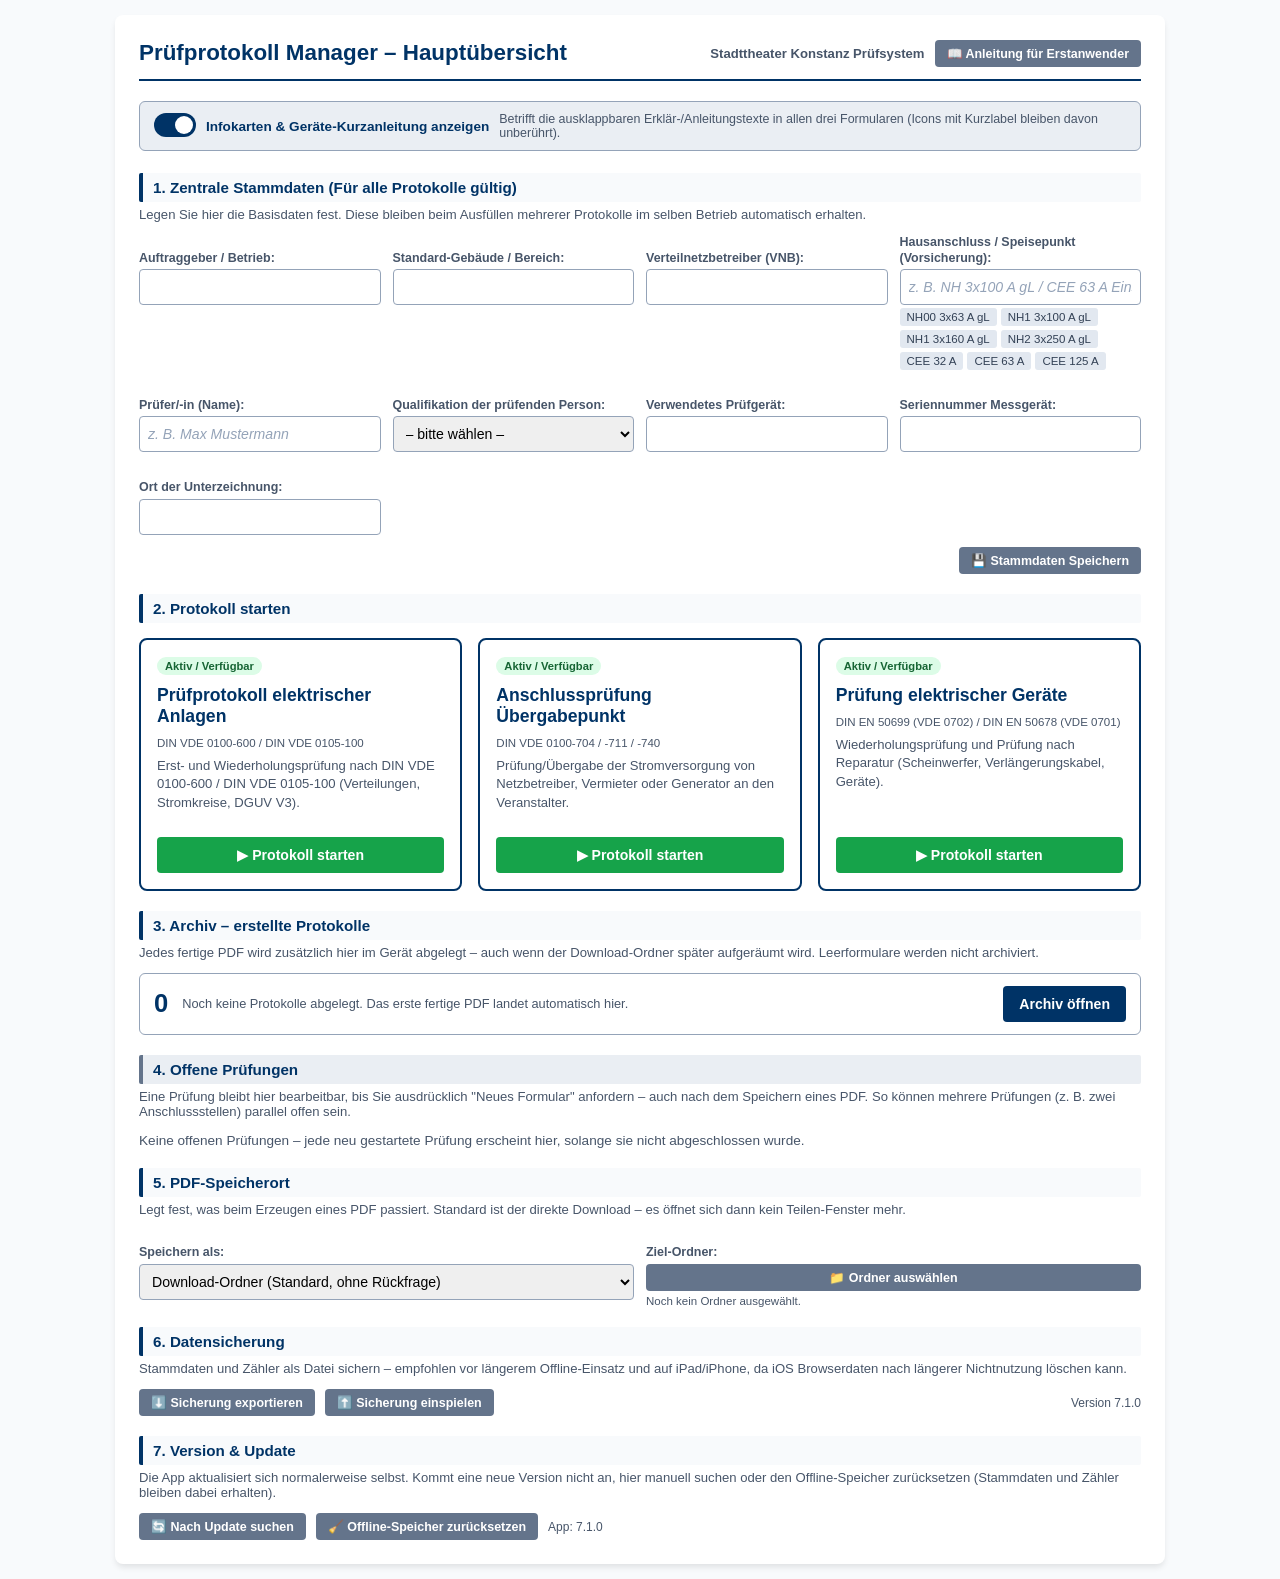
==== commit 27740f00: "Add files via upload" ====
--- a/index.html
+++ b/index.html
@@ -71,6 +71,13 @@
         </div>
       </div>
       <div class="form-group"><label for="m_pruefer">Prüfer/-in (Name):</label><input type="text" id="m_pruefer" placeholder="z. B. Max Mustermann"></div>
+      <div class="form-group"><label for="m_pruefer_qualifikation">Qualifikation der prüfenden Person:</label>
+        <select id="m_pruefer_qualifikation">
+          <option value="">– bitte wählen –</option>
+          <option value="Elektrofachkraft (EFK)">Elektrofachkraft (EFK)</option>
+          <option value="Elektrotechnisch unterwiesene Person (EuP) unter Aufsicht einer EFK">Elektrotechnisch unterwiesene Person (EuP) unter Aufsicht einer EFK</option>
+        </select>
+      </div>
       <div class="form-group"><label for="m_messgeraet">Verwendetes Prüfgerät:</label><input type="text" id="m_messgeraet"></div>
       <div class="form-group"><label for="m_seriennummer">Seriennummer Messgerät:</label><input type="text" id="m_seriennummer"></div>
       <div class="form-group"><label for="m_ort">Ort der Unterzeichnung:</label><input type="text" id="m_ort"></div>
--- a/css/style.css
+++ b/css/style.css
@@ -1,3 +1,9 @@
+/* Globales Box-Modell: verhindert, dass padding/border ungewollt zur
+ * Breite eines Elements hinzugerechnet werden (Ursache fuer Karten, die
+ * seitlich ueber ihren Container hinausragen - siehe .circuit-card/.feed-card
+ * weiter unten, 7.1.0 Befund "Stromkreisansicht zu breit"). */
+*, *::before, *::after { box-sizing: border-box; }
+
 :root {
   --primary: #003366;
   --secondary: #475569;
@@ -243,7 +249,7 @@
 }
 label .limit-hint { display: inline; margin-top: 0; }
 
-.circuit-card, .feed-card { background: #ffffff; border: 1px solid var(--border); border-radius: 6px; padding: 12px; margin-bottom: 12px; box-shadow: 0 1px 3px rgba(0,0,0,0.05); }
+.circuit-card, .feed-card { box-sizing: border-box; background: #ffffff; border: 1px solid var(--border); border-radius: 6px; padding: 12px; margin-bottom: 12px; box-shadow: 0 1px 3px rgba(0,0,0,0.05); }
 .circuit-header, .feed-header { display: flex; justify-content: space-between; align-items: center; margin-bottom: 10px; padding-bottom: 6px; border-bottom: 2px solid #f1f5f9; font-weight: bold; color: var(--primary); }
 
 /* Totlegung eines einzelnen Stromkreises (4.7.0) - siehe toggleTotlegung() */
@@ -710,6 +716,33 @@
   margin: 0 2px;
   cursor: help;
 }
+/* 7.1.0: kleine Wellenform-Symbole (Typenschild-Bildsymbole AC/A/B/F) inline
+ * im Anleitungstext bzw. in der Symbol-Legende am Ende der RCD-Anleitung. */
+.rcd-typ-icon {
+  height: 20px;
+  width: auto;
+  vertical-align: middle;
+  margin: 0 2px;
+  background: #fff;
+  border: 1px solid #c7d0dc;
+  border-radius: 2px;
+  padding: 1px 2px;
+}
+.rcd-typ-legende {
+  display: flex;
+  flex-wrap: wrap;
+  gap: 10px;
+  margin-top: 10px;
+  padding-top: 8px;
+  border-top: 1px dashed var(--fluke-border);
+}
+.rcd-typ-legende-item {
+  display: flex;
+  align-items: center;
+  gap: 6px;
+  font-size: 0.76rem;
+}
+.rcd-typ-legende-item img { height: 26px; width: auto; background: #fff; border: 1px solid #c7d0dc; border-radius: 2px; padding: 1px 2px; }
 
 /* Globaler Schalter (index.html, Befund C): Container-Klasse blendet alle
  * .infokarte/.fluke-Bloecke serienweise aus. Betrifft NICHT die Icons mit
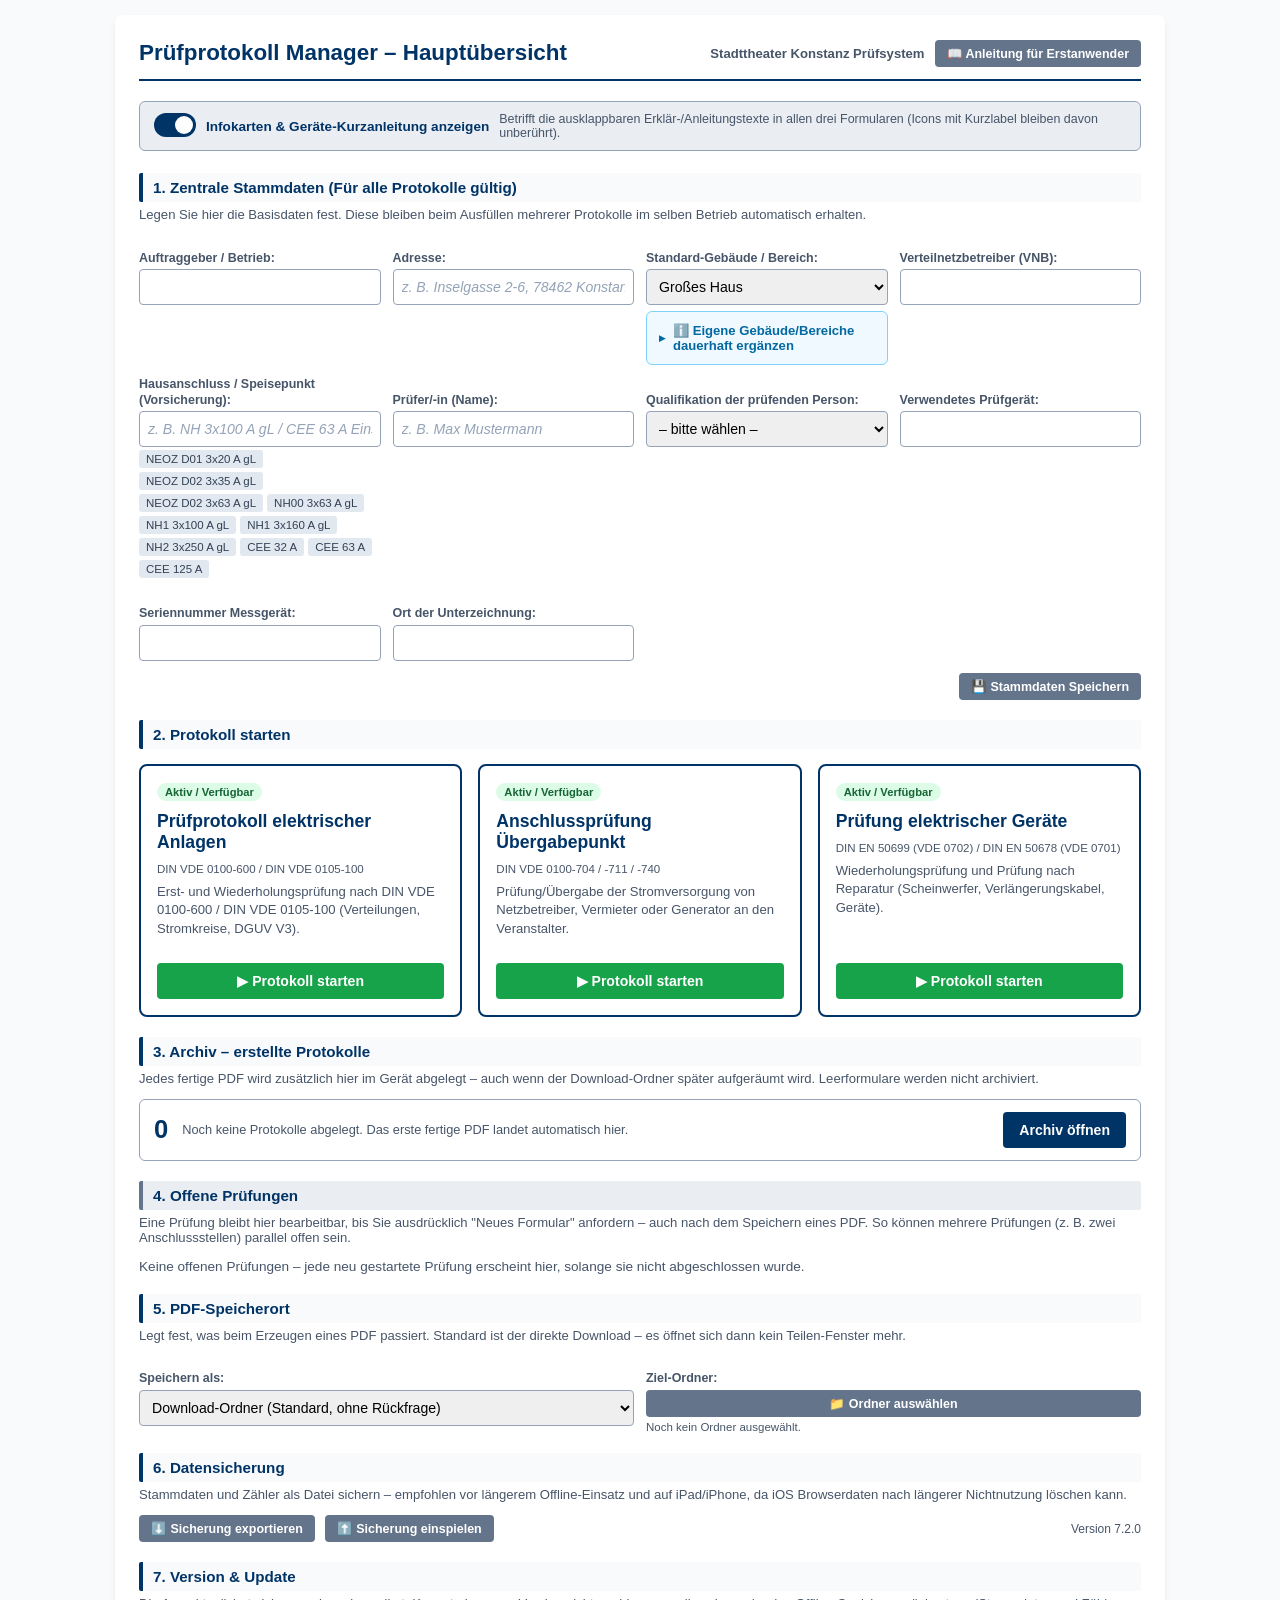
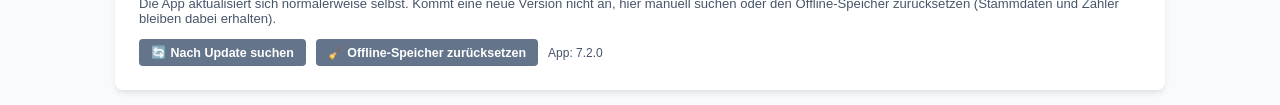
==== commit eadf169f: "Add files via upload" ====
--- a/index.html
+++ b/index.html
@@ -55,12 +55,36 @@
   <form id="masterDataForm">
     <div class="grid">
       <div class="form-group"><label for="m_auftraggeber">Auftraggeber / Betrieb:</label><input type="text" id="m_auftraggeber"></div>
-      <div class="form-group"><label for="m_gebaeude">Standard-Gebäude / Bereich:</label><input type="text" id="m_gebaeude"></div>
+      <div class="form-group"><label for="m_adresse">Adresse:</label><input type="text" id="m_adresse" placeholder="z. B. Inselgasse 2-6, 78462 Konstanz"></div>
+      <div class="form-group">
+        <label for="m_gebaeude_select">Standard-Gebäude / Bereich:</label>
+        <select id="m_gebaeude_select" onchange="toggleMasterGebaeudeCustom(this.value)">
+          <option value="Gr. Haus">Großes Haus</option>
+          <option value="Kl. Haus">Kleines Haus / Studiobühne</option>
+          <option value="Werkstattbühne">Werkstattbühne</option>
+          <option value="Foyer">Foyer</option>
+          <option value="Probebühne">Probebühne</option>
+          <option value="Außenspielstätte">Außenspielstätte / Open Air</option>
+          <option value="custom">Sonstiges…</option>
+        </select>
+        <input type="text" id="m_gebaeude" placeholder="Gebäude/Bereich eintragen" style="display:none; margin-top:6px;">
+        <details class="infokarte" style="margin-top:6px;">
+          <summary>ℹ️ Eigene Gebäude/Bereiche dauerhaft ergänzen</summary>
+          <div class="infokarte-inhalt">
+            <p>Die obige Liste deckt die üblichen Spielstätten ab. Für einen abweichenden Namen "Sonstiges…" wählen
+            und den Bereich frei eintragen – der Wert wird wie gewohnt zusammen mit den übrigen Stammdaten
+            gespeichert und beim nächsten Protokoll wieder vorgeschlagen.</p>
+          </div>
+        </details>
+      </div>
       <div class="form-group"><label for="m_vnb">Verteilnetzbetreiber (VNB):</label><input type="text" id="m_vnb" title="Verteilnetzbetreiber – der öffentliche Netzbetreiber am Anschlusspunkt"></div>
       <div class="form-group">
         <label for="m_hausanschluss">Hausanschluss / Speisepunkt (Vorsicherung):</label>
         <input type="text" id="m_hausanschluss" placeholder="z. B. NH 3x100 A gL / CEE 63 A Einspeisung">
         <div class="quick-btn-group">
+          <button type="button" class="quick-btn" onclick="setValue('m_hausanschluss', 'NEOZ D01 3x20 A gL')">NEOZ D01 3x20 A gL</button>
+          <button type="button" class="quick-btn" onclick="setValue('m_hausanschluss', 'NEOZ D02 3x35 A gL')">NEOZ D02 3x35 A gL</button>
+          <button type="button" class="quick-btn" onclick="setValue('m_hausanschluss', 'NEOZ D02 3x63 A gL')">NEOZ D02 3x63 A gL</button>
           <button type="button" class="quick-btn" onclick="setValue('m_hausanschluss', 'NH00 3x63 A gL')">NH00 3x63 A gL</button>
           <button type="button" class="quick-btn" onclick="setValue('m_hausanschluss', 'NH1 3x100 A gL')">NH1 3x100 A gL</button>
           <button type="button" class="quick-btn" onclick="setValue('m_hausanschluss', 'NH1 3x160 A gL')">NH1 3x160 A gL</button>
--- a/css/style.css
+++ b/css/style.css
@@ -195,6 +195,52 @@
 .pflichtfeld-ok {
   background-color: #f0fdf4 !important;
   border-color: #86efac !important;
+}
+/* [7.2.0, Befund H2 / WCAG 1.4.1 "Use of Color"] Der Ampelstatus (gelb =
+   offen, gruen = ausgefuellt) war bisher AUSSCHLIESSLICH ueber Hintergrund-/
+   Randfarbe kodiert - fuer Personen mit Rot-Gruen-Sehschwaeche ausgerechnet
+   bei der sicherheitsrelevantesten Unterscheidung im Formular am schwersten
+   zugaenglich. Jetzt zusaetzlich ein Text-/Symbol-Signal direkt am Label des
+   Feldes: ":has()" waehlt das <label>, dessen naechstes Geschwister-Element
+   (input/select/textarea) die jeweilige Klasse traegt - ohne dass an den
+   ueber 100 Formularfeldern selbst etwas geaendert werden muss. ":has()" wird
+   von allen aktuellen Browsern unterstuetzt (Chrome/Edge/Safari seit 2023,
+   Firefox seit 121) - in einem sehr alten Browser bleibt schlimmstenfalls nur
+   das Symbol weg, die Farbmarkierung funktioniert unabhaengig davon weiter. */
+/* "~" (beliebiges nachfolgendes Geschwister) statt "+" (direktes Geschwister)
+   gewaehlt, da zwischen <label> und dem eigentlichen Feld in manchen
+   .form-group-Bloecken noch weitere Elemente stehen koennen (z. B. ein Icon-
+   Span vor RCD-/Drehschalter-Feldern) - "~" bleibt robust, ohne dass jede
+   der ueber 100 Formularstellen im HTML einzeln geprueft werden muss. */
+label:has(~ .pflichtfeld-leer)::after {
+  content: " ⚠ Pflichtfeld – bitte ausfüllen";
+  display: inline;
+  font-weight: 700;
+  color: #92400e;
+}
+label:has(~ .pflichtfeld-ok)::after {
+  content: " ✓ ausgefüllt";
+  display: inline;
+  font-weight: 700;
+  color: #166534;
+}
+/* Ein tatsaechlich falscher Wert (rot) hat Vorrang - auch beim Text-Signal,
+   analog zur bereits bestehenden Farb-Vorrangregel weiter unten. */
+label:has(~ .pflichtfeld-ok.out-of-norm)::after,
+label:has(~ .pflichtfeld-leer.out-of-norm)::after {
+  content: " ✗ außerhalb des zulässigen Bereichs";
+  color: var(--danger-text);
+}
+label:has(~ .pflichtfeld-ok.missing-value)::after,
+label:has(~ .pflichtfeld-leer.missing-value)::after {
+  content: " ⚠ Pflichtfeld – bitte ausfüllen";
+  color: #92400e;
+}
+/* Das Begruendungsfeld einer Totlegung ist bewusst dauerhaft rot (siehe
+   .totlegung-grund weiter unten) - kein "ausgefuellt/offen"-Text hier. */
+.totlegung-grund label:has(~ textarea.pflichtfeld-ok)::after,
+.totlegung-grund label:has(~ textarea.pflichtfeld-leer)::after {
+  content: "";
 }
 /* Ein tatsaechlich falscher Wert (rot) hat immer Vorrang vor der gruenen
    "ausgefuellt"-Markierung - ein Feld ist nicht "ok", nur weil etwas
@@ -514,6 +560,24 @@
 .offene-pruefung-aktionen { display: flex; gap: 8px; flex-wrap: wrap; }
 .offene-pruefung-aktionen .btn, .offene-pruefung-aktionen .btn-danger { text-decoration: none; }
 
+/* [7.2.0, Punkt 21] "IST ABGESCHLOSSEN"-Checkbox je offener Prüfung sowie
+ * optische Abgrenzung der bereits abgeschlossenen Entwürfe (blasser, mit
+ * eigener Zwischenüberschrift) - ohne sie aus der Liste zu entfernen, damit
+ * sie weiterhin geöffnet/fortgesetzt oder gelöscht werden können. */
+.offene-pruefung-abschluss {
+  display: flex; align-items: center; gap: 5px; font-size: 0.74rem; color: var(--secondary);
+  margin-top: 2px; cursor: pointer; user-select: none;
+}
+.offene-pruefung-abschluss input[type="checkbox"] { width: 15px; height: 15px; cursor: pointer; }
+.offene-pruefung-zeile.ist-abgeschlossen {
+  background: #f8faf8; border-color: #cfe3cf; opacity: 0.82;
+}
+.offene-pruefung-zeile.ist-abgeschlossen .offene-pruefung-abschluss { color: #166534; font-weight: 600; }
+.offene-pruefungen-abgeschlossen-titel {
+  font-size: 0.78rem; font-weight: 700; color: var(--secondary); text-transform: uppercase;
+  letter-spacing: 0.03em; margin: 14px 0 8px; padding-top: 10px; border-top: 1px dashed var(--border);
+}
+
 /* Formular wurde aus einer Archiv-Vorlage angelegt */
 .vorlage-hinweis {
   background: #fef9c3; border: 1px solid #ca8a04; border-radius: 6px;
@@ -812,6 +876,33 @@
  *  bleibt fuer andere Container unveraendert (siehe js/karussell.js).
  * ------------------------------------------------------------------------ */
 .karussell { position: relative; display: flex; align-items: stretch; gap: 4px; }
+
+/* [7.2.0, Punkt 23] Punkte-Leiste oberhalb des Karussells - macht auf einen
+   Blick klar, dass mehrere Karten existieren und welche gerade sichtbar ist,
+   noch bevor man ueberhaupt blaettert. */
+.karussell-punkte {
+  display: flex; align-items: center; justify-content: center; gap: 5px;
+  margin: 2px 0 8px; flex-wrap: wrap;
+}
+.karussell-punkt {
+  width: 6px; height: 6px; border-radius: 50%;
+  background: var(--border); flex: none;
+  transition: background 0.15s ease, transform 0.15s ease;
+}
+.karussell-punkt.aktiv { background: var(--primary); transform: scale(1.35); }
+
+/* [7.2.0, Punkt 23] Rand-Farbverlaeufe am Track: ein sanftes Ausblenden zu
+   den Seiten hin signalisiert "hier geht es weiter" (Filmstreifen-/Regal-
+   Optik), ohne echte Karteninhalte zu verdecken - die Verlaeufe liegen ueber
+   dem Track, aber unter den Pfeil-Buttons, und blenden per JS aus, sobald
+   Anfang/Ende des Karussells erreicht ist. */
+.karussell-track-wrapper { position: relative; flex: 1; min-width: 0; display: flex; }
+.karussell-track-wrapper::before,
+.karussell-track-wrapper::after {
+  content: ""; position: absolute; top: 0; bottom: 4px; width: 22px; pointer-events: none; z-index: 1;
+}
+.karussell-track-wrapper::before { left: 0; background: linear-gradient(to right, var(--card), transparent); }
+.karussell-track-wrapper::after { right: 0; background: linear-gradient(to left, var(--card), transparent); }
 .karussell-track {
   display: flex;
   flex-direction: row;
@@ -876,3 +967,38 @@
   .karussell { gap: 0; }
   .karussell-track { flex: 1 1 100%; }
 }
+
+/* ============================================================================
+ *  PRUEFDATUM-BOX (7.2.0, Nutzerwunsch #10)
+ * ----------------------------------------------------------------------------
+ *  Auffaellige Box am Anfang jedes Formulars (Abschnitt 1, Stammdaten), damit
+ *  der naechste Pruefungstermin nicht mehr uebersehen wird - siehe
+ *  pruefterminInfokarteHtml() in js/infokarten.js.
+ * ========================================================================== */
+.pruefdatum-box {
+  background: var(--info-bg);
+  border: 1px solid var(--info-border);
+  border-radius: 10px;
+  padding: 12px 14px;
+  margin-bottom: 16px;
+}
+.pruefdatum-anzeige {
+  display: flex;
+  align-items: baseline;
+  gap: 8px;
+  flex-wrap: wrap;
+  font-size: 0.95rem;
+}
+.pruefdatum-label { font-weight: 700; color: var(--info-accent); }
+.pruefdatum-wert {
+  font-weight: 700;
+  font-size: 1.15rem;
+  color: #92400e;
+}
+.pruefdatum-wert.pruefdatum-gesetzt { color: var(--info-accent); }
+.pruefdatum-box details.infokarte.pruefdatum-infokarte {
+  margin-top: 6px;
+  border-top: 1px dashed var(--info-border);
+  padding-top: 6px;
+}
+.pruefdatum-box details.infokarte:first-child { border-top: none; padding-top: 0; margin-top: 0; }
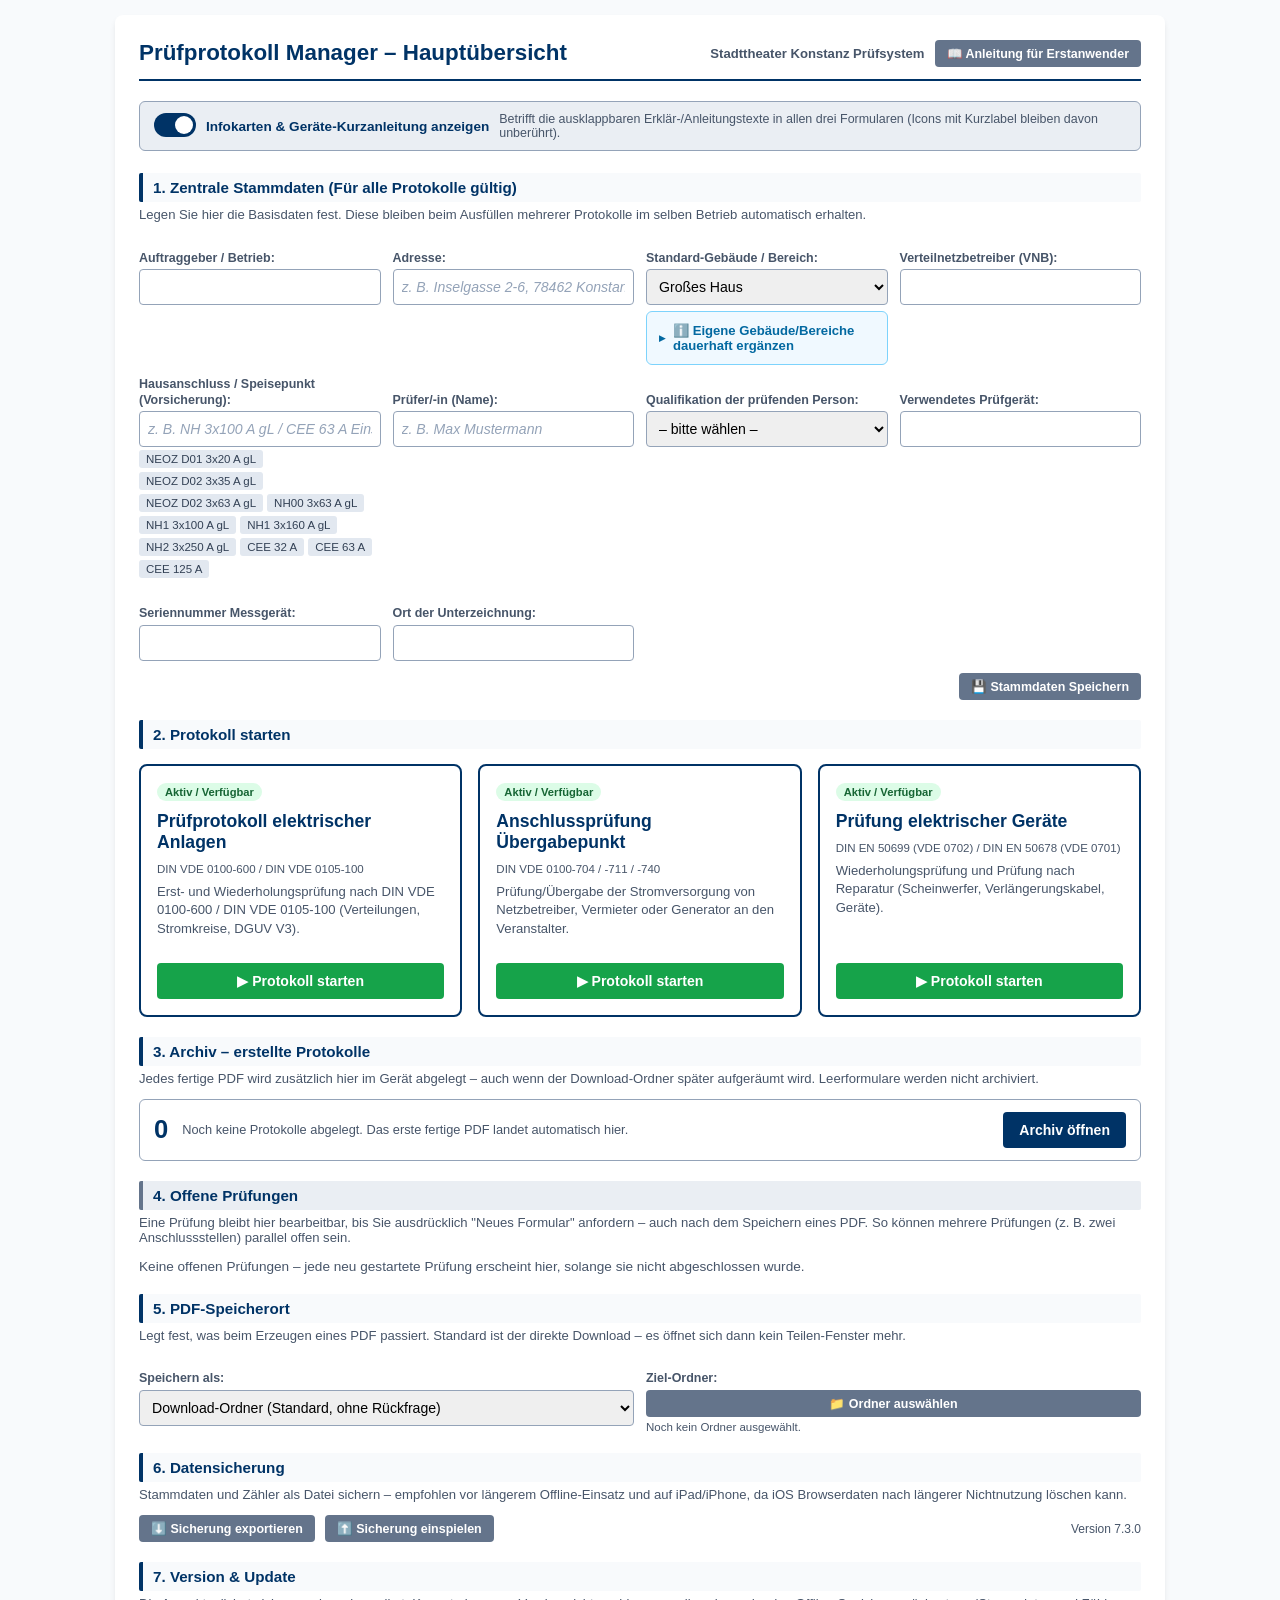
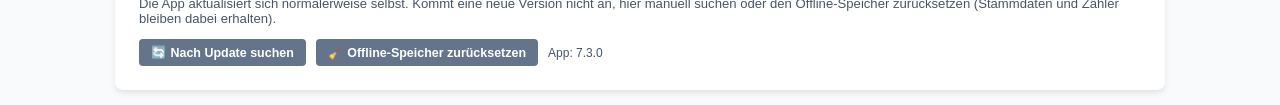
==== commit 4b78ddd3: "Add files via upload" ====
--- a/index.html
+++ b/index.html
@@ -227,8 +227,8 @@
   }
 
   /* Version & Update ------------------------------------------------------ */
-  function appZuruecksetzenMitFrage() {
-    if (!confirm('Offline-Speicher zurücksetzen?\n\n' +
+  async function appZuruecksetzenMitFrage() {
+    if (!await appConfirm('Offline-Speicher zurücksetzen?\n\n' +
                  'Alle zwischengespeicherten Dateien werden neu vom Server geladen.\n' +
                  'Stammdaten, Protokollzähler und Zwischenspeicher bleiben erhalten.')) return;
     appZuruecksetzen();
--- a/css/style.css
+++ b/css/style.css
@@ -213,27 +213,31 @@
    Span vor RCD-/Drehschalter-Feldern) - "~" bleibt robust, ohne dass jede
    der ueber 100 Formularstellen im HTML einzeln geprueft werden muss. */
 label:has(~ .pflichtfeld-leer)::after {
-  content: " ⚠ Pflichtfeld – bitte ausfüllen";
+  /* [7.3.0, Nutzerwunsch #1] Nur noch das Symbol, ohne Begleittext - der
+     Text "Pflichtfeld - bitte ausfuellen" bei ueber 100 Feldern gleichzeitig
+     wurde als zu unruhig empfunden. Das Symbol allein erfuellt weiterhin
+     WCAG 1.4.1 (Information nicht ausschliesslich ueber Farbe vermittelt). */
+  content: " ⚠";
   display: inline;
   font-weight: 700;
   color: #92400e;
 }
 label:has(~ .pflichtfeld-ok)::after {
-  content: " ✓ ausgefüllt";
+  content: " ✓";
   display: inline;
   font-weight: 700;
   color: #166534;
 }
-/* Ein tatsaechlich falscher Wert (rot) hat Vorrang - auch beim Text-Signal,
+/* Ein tatsaechlich falscher Wert (rot) hat Vorrang - auch beim Symbol,
    analog zur bereits bestehenden Farb-Vorrangregel weiter unten. */
 label:has(~ .pflichtfeld-ok.out-of-norm)::after,
 label:has(~ .pflichtfeld-leer.out-of-norm)::after {
-  content: " ✗ außerhalb des zulässigen Bereichs";
+  content: " ✗";
   color: var(--danger-text);
 }
 label:has(~ .pflichtfeld-ok.missing-value)::after,
 label:has(~ .pflichtfeld-leer.missing-value)::after {
-  content: " ⚠ Pflichtfeld – bitte ausfüllen";
+  content: " ⚠";
   color: #92400e;
 }
 /* Das Begruendungsfeld einer Totlegung ist bewusst dauerhaft rot (siehe
@@ -573,10 +577,21 @@
   background: #f8faf8; border-color: #cfe3cf; opacity: 0.82;
 }
 .offene-pruefung-zeile.ist-abgeschlossen .offene-pruefung-abschluss { color: #166534; font-weight: 600; }
+/* [7.3.0, Nutzerwunsch #6] Jetzt ein <summary> innerhalb eines <details>,
+   vorher ein einfaches <h3> - cursor:pointer und ein Klapp-Pfeil machen die
+   Klickbarkeit sichtbar. */
+.offene-pruefungen-abgeschlossen-details { margin-top: 14px; padding-top: 10px; border-top: 1px dashed var(--border); }
 .offene-pruefungen-abgeschlossen-titel {
   font-size: 0.78rem; font-weight: 700; color: var(--secondary); text-transform: uppercase;
-  letter-spacing: 0.03em; margin: 14px 0 8px; padding-top: 10px; border-top: 1px dashed var(--border);
-}
+  letter-spacing: 0.03em; cursor: pointer; user-select: none; list-style: none;
+}
+.offene-pruefungen-abgeschlossen-titel::-webkit-details-marker { display: none; }
+.offene-pruefungen-abgeschlossen-titel::before {
+  content: "▸"; display: inline-block; margin-right: 6px; font-size: 0.7rem;
+  transition: transform 0.15s ease;
+}
+.offene-pruefungen-abgeschlossen-details[open] > .offene-pruefungen-abgeschlossen-titel::before { transform: rotate(90deg); }
+.offene-pruefungen-abgeschlossen-details .offene-pruefung-zeile:first-of-type { margin-top: 10px; }
 
 /* Formular wurde aus einer Archiv-Vorlage angelegt */
 .vorlage-hinweis {
@@ -971,9 +986,11 @@
 /* ============================================================================
  *  PRUEFDATUM-BOX (7.2.0, Nutzerwunsch #10)
  * ----------------------------------------------------------------------------
- *  Auffaellige Box am Anfang jedes Formulars (Abschnitt 1, Stammdaten), damit
- *  der naechste Pruefungstermin nicht mehr uebersehen wird - siehe
- *  pruefterminInfokarteHtml() in js/infokarten.js.
+ *  Kompakte, ausklappbare Box am Anfang jedes Formulars (Abschnitt 1,
+ *  Stammdaten) mit den normativen Pruefristen - siehe pruefterminInfokarteHtml()
+ *  in js/infokarten.js. Die urspruengliche grosse Termin-Anzeige hier wurde
+ *  in 7.3.0 entfernt, siehe .pruefdatum-unbestaetigt/-bestaetigung weiter
+ *  unten fuer die Hervorhebung am tatsaechlichen Eingabefeld.
  * ========================================================================== */
 .pruefdatum-box {
   background: var(--info-bg);
@@ -982,23 +999,67 @@
   padding: 12px 14px;
   margin-bottom: 16px;
 }
-.pruefdatum-anzeige {
-  display: flex;
-  align-items: baseline;
-  gap: 8px;
+.pruefdatum-box details.infokarte.pruefdatum-infokarte {
+  margin: 0;
+  padding: 0;
+  border-top: none;
+}
+
+/* [7.3.0, Nutzerwunsch #5] Gelbe Warnmarkierung am Eingabefeld #res_termin_date
+   (Abschnitt "Gesamtbewertung", am Ende der Pruefung), solange die
+   Bestaetigungs-Checkbox darunter nicht angehakt ist. */
+input#res_termin_date.pruefdatum-unbestaetigt {
+  background: #fef9c3;
+  border-color: #ca8a04;
+}
+.pruefdatum-bestaetigung-gruppe { margin-top: 6px; }
+.pruefdatum-bestaetigung-label {
+  display: flex;
+  align-items: center;
+  gap: 6px;
+  font-size: 0.82rem;
+  font-weight: 600;
+  color: #854d0e;
+  cursor: pointer;
+  user-select: none;
+}
+.pruefdatum-bestaetigung-label input[type="checkbox"] { width: 16px; height: 16px; cursor: pointer; }
+
+/* ---------------------------------------------------------------------------
+ *  [7.3.0, Nutzerwunsch #9] App-eigene Hinweis-/Bestaetigungsdialoge
+ * ---------------------------------------------------------------------------
+ *  Ersetzt die dunklen, systemeigenen alert()/confirm()-Boxen des Browsers
+ *  (siehe appAlert()/appConfirm() in pdf-utils.js) durch Dialoge im Look der
+ *  App: gleiche Schrift, gleiche Buttons (.btn/.btn-secondary), gleiche
+ *  Eckenradien wie der Rest der Oberflaeche.
+ * ------------------------------------------------------------------------ */
+dialog.app-dialog {
+  border: none;
+  border-radius: 8px;
+  padding: 0;
+  box-shadow: 0 10px 40px rgba(0, 0, 0, 0.25);
+  max-width: min(420px, 90vw);
+  width: 100%;
+}
+dialog.app-dialog::backdrop {
+  background: rgba(15, 23, 42, 0.55);
+}
+dialog.app-dialog .app-dialog-text {
+  padding: 22px 22px 6px 22px;
+  font-size: 0.92rem;
+  line-height: 1.5;
+  color: #1e293b;
+  white-space: normal;
+}
+dialog.app-dialog .app-dialog-aktionen {
+  display: flex;
+  justify-content: flex-end;
+  gap: 10px;
+  padding: 18px 22px 22px 22px;
   flex-wrap: wrap;
-  font-size: 0.95rem;
-}
-.pruefdatum-label { font-weight: 700; color: var(--info-accent); }
-.pruefdatum-wert {
-  font-weight: 700;
-  font-size: 1.15rem;
-  color: #92400e;
-}
-.pruefdatum-wert.pruefdatum-gesetzt { color: var(--info-accent); }
-.pruefdatum-box details.infokarte.pruefdatum-infokarte {
-  margin-top: 6px;
-  border-top: 1px dashed var(--info-border);
-  padding-top: 6px;
-}
-.pruefdatum-box details.infokarte:first-child { border-top: none; padding-top: 0; margin-top: 0; }
+}
+dialog.app-dialog .app-dialog-aktionen .btn,
+dialog.app-dialog .app-dialog-aktionen .btn-secondary {
+  padding: 9px 18px;
+  font-size: 0.85rem;
+}
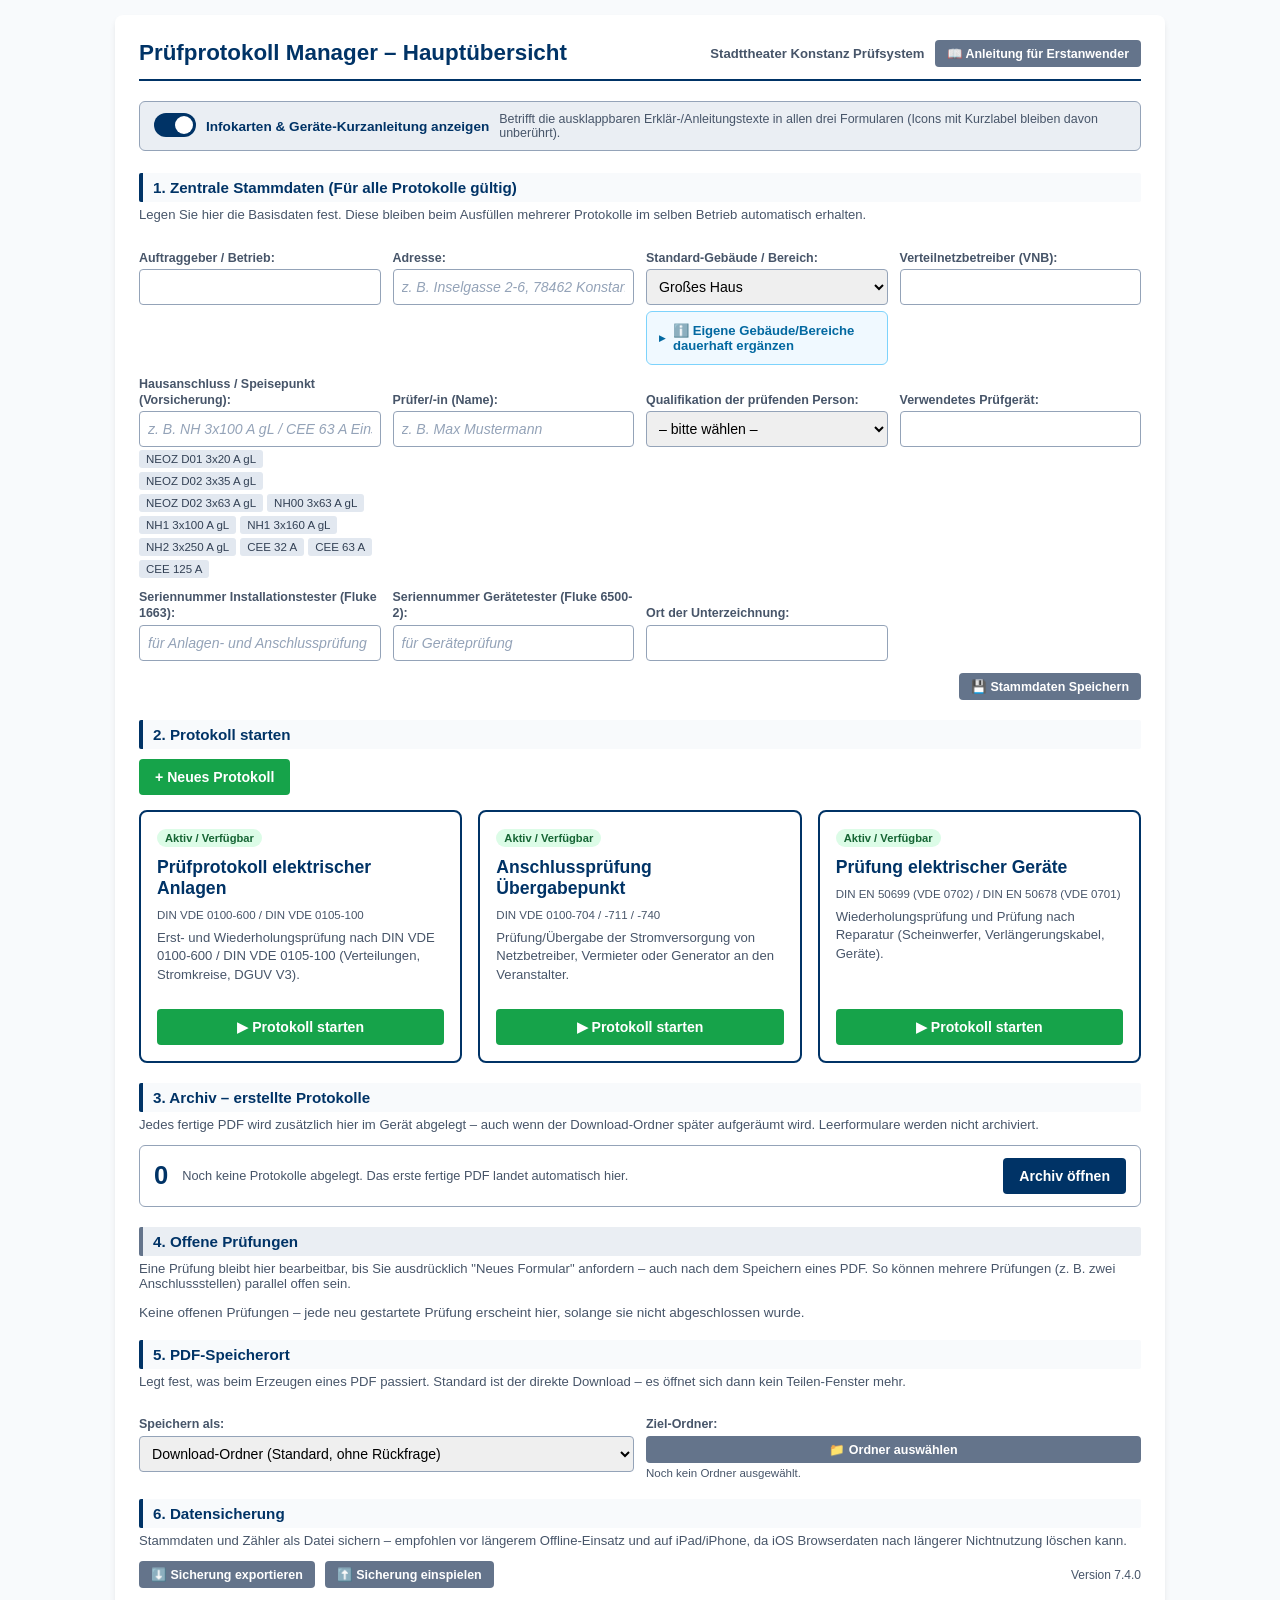
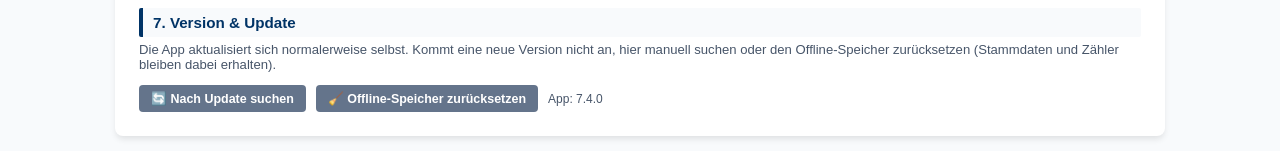
==== commit 5b755fc6: "Add files via upload" ====
--- a/index.html
+++ b/index.html
@@ -103,7 +103,19 @@
         </select>
       </div>
       <div class="form-group"><label for="m_messgeraet">Verwendetes Prüfgerät:</label><input type="text" id="m_messgeraet"></div>
-      <div class="form-group"><label for="m_seriennummer">Seriennummer Messgerät:</label><input type="text" id="m_seriennummer"></div>
+      <!-- [7.4.0, Punkt 8] Bisher EINE gemeinsame Seriennummer fuer beide
+           Pruefgeraete - dadurch stand faelschlich dieselbe Nummer sowohl bei
+           der Anlagen-/Anschlusspruefung (Installationstester, Fluke 1663)
+           als auch bei der Geraetepruefung (Geraetetester, Fluke 6500-2), wenn
+           beide Geraete parallel im Einsatz waren. Jetzt zwei getrennte
+           Felder - js/storage.js (applyMasterDataToForm) uebernimmt beim
+           Oeffnen eines Formulars automatisch die zum Formulartyp passende
+           Nummer in das dortige Feld "Seriennummer Messgerät". Das alte Feld
+           "m_seriennummer" bleibt aus Kompatibilitaetsgruenden bestehen (siehe
+           Aenderungsbericht 7.4.0, Punkt 8), ist aber nicht mehr sichtbar. -->
+      <div class="form-group"><label for="m_seriennummer_installationstester">Seriennummer Installationstester (Fluke 1663):</label><input type="text" id="m_seriennummer_installationstester" placeholder="für Anlagen- und Anschlussprüfung"></div>
+      <div class="form-group"><label for="m_seriennummer_geraetetester">Seriennummer Gerätetester (Fluke 6500-2):</label><input type="text" id="m_seriennummer_geraetetester" placeholder="für Geräteprüfung"></div>
+      <input type="hidden" id="m_seriennummer">
       <div class="form-group"><label for="m_ort">Ort der Unterzeichnung:</label><input type="text" id="m_ort"></div>
     </div>
     
@@ -113,6 +125,15 @@
   </form>
 
   <h2 class="kat-messen">2. Protokoll starten</h2>
+  <!-- [7.4.0, Punkt 6] Zwei prominente Schnellzugriffs-Buttons vor der
+       Protokolltyp-Auswahl: "Letztes weitermachen" fuehrt direkt zum zuletzt
+       bearbeiteten, noch offenen Entwurf (unabhaengig vom Protokolltyp) -
+       bisher musste man dafuer erst zu Abschnitt 4 "Offene Prüfungen"
+       herunterscrollen. "Neues Protokoll" springt zur Kachelauswahl darunter
+       (kein neuer Mechanismus - nutzt dieselbe bestehende Kachel-/Autosave-
+       Infrastruktur aus entwuerfe.js/storage.js, siehe Änderungsbericht
+       7.4.0, Punkt 6). -->
+  <div class="start-schnellzugriff" id="startSchnellzugriff" style="display:flex; gap:10px; flex-wrap:wrap; margin-bottom:14px;"></div>
   <div class="protocol-grid" id="protocolGrid"></div>
 
   <h2 class="kat-ergebnis">3. Archiv – erstellte Protokolle</h2>
@@ -184,6 +205,27 @@
   loadMasterDataToDashboard();
   renderProtokollKacheln();
   renderOffenePruefungen('offenePruefungenListe');
+  renderStartSchnellzugriff();
+
+  /* [7.4.0, Punkt 6] "Neues Protokoll" / "Letztes weitermachen" -------------
+   * Nutzt ausschliesslich bestehende Bausteine: letzterOffenerEntwurf() und
+   * ENTWURF_DATEI (js/entwuerfe.js) fuer den Sprung zum zuletzt bearbeiteten
+   * Entwurf, ein einfacher Scroll-Anker fuer "Neues Protokoll" - kein
+   * paralleler Autosave-/Fortsetzungsmechanismus. */
+  function renderStartSchnellzugriff() {
+    const el = document.getElementById('startSchnellzugriff');
+    if (!el) return;
+    const letzter = (typeof letzterOffenerEntwurf === 'function') ? letzterOffenerEntwurf() : null;
+    let html = '<a href="#protocolGrid" class="btn btn-success" style="text-decoration:none;">+ Neues Protokoll</a>';
+    if (letzter) {
+      const datei = (typeof ENTWURF_DATEI !== 'undefined' && ENTWURF_DATEI[letzter.praefix]) || 'index.html';
+      const typLabel = (typeof PROTOKOLL_PRAEFIXE !== 'undefined' && PROTOKOLL_PRAEFIXE[letzter.praefix]) || letzter.praefix;
+      const bez = letzter.protokollnummer ? (letzter.protokollnummer + (letzter.bezeichnung ? ' – ' + letzter.bezeichnung : '')) : letzter.bezeichnung;
+      html += '<a href="' + datei + '?entwurf=' + encodeURIComponent(letzter.id) + '" class="btn" style="text-decoration:none;">' +
+        '▶ Letztes weitermachen: ' + typLabel + (bez ? ' – ' + bez : '') + '</a>';
+    }
+    el.innerHTML = html;
+  }
   document.getElementById('appVersionHint').textContent = 'Version ' + APP_VERSION;
   document.getElementById('app_betrieb_name').textContent = (typeof APP_BETRIEB_NAME !== 'undefined' && APP_BETRIEB_NAME) ? APP_BETRIEB_NAME : '';
   archivUebersichtLaden();
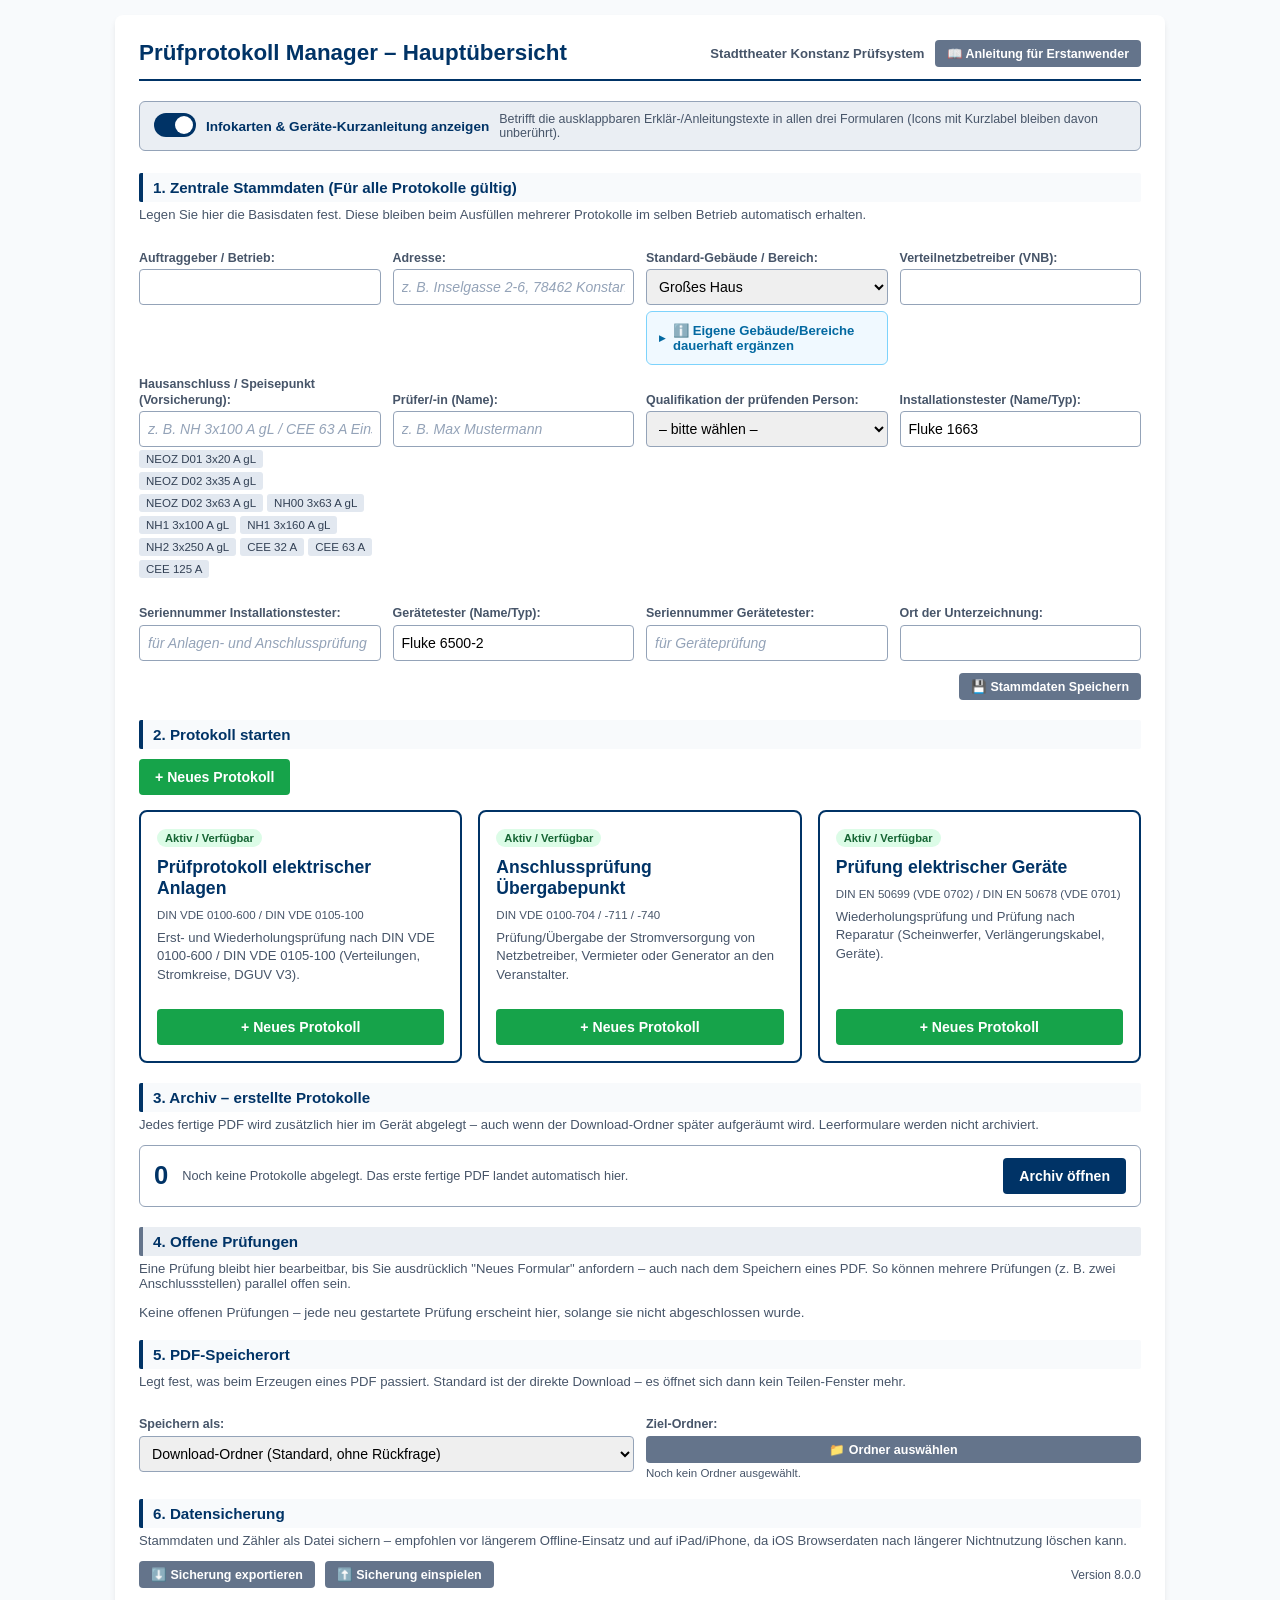
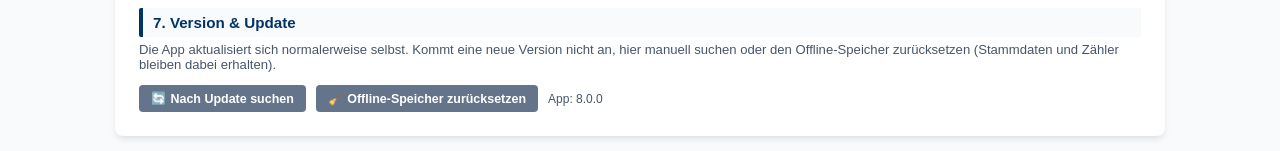
==== commit faffe681: "Add files via upload" ====
--- a/index.html
+++ b/index.html
@@ -102,19 +102,25 @@
           <option value="Elektrotechnisch unterwiesene Person (EuP) unter Aufsicht einer EFK">Elektrotechnisch unterwiesene Person (EuP) unter Aufsicht einer EFK</option>
         </select>
       </div>
-      <div class="form-group"><label for="m_messgeraet">Verwendetes Prüfgerät:</label><input type="text" id="m_messgeraet"></div>
-      <!-- [7.4.0, Punkt 8] Bisher EINE gemeinsame Seriennummer fuer beide
-           Pruefgeraete - dadurch stand faelschlich dieselbe Nummer sowohl bei
-           der Anlagen-/Anschlusspruefung (Installationstester, Fluke 1663)
-           als auch bei der Geraetepruefung (Geraetetester, Fluke 6500-2), wenn
-           beide Geraete parallel im Einsatz waren. Jetzt zwei getrennte
-           Felder - js/storage.js (applyMasterDataToForm) uebernimmt beim
-           Oeffnen eines Formulars automatisch die zum Formulartyp passende
-           Nummer in das dortige Feld "Seriennummer Messgerät". Das alte Feld
-           "m_seriennummer" bleibt aus Kompatibilitaetsgruenden bestehen (siehe
-           Aenderungsbericht 7.4.0, Punkt 8), ist aber nicht mehr sichtbar. -->
-      <div class="form-group"><label for="m_seriennummer_installationstester">Seriennummer Installationstester (Fluke 1663):</label><input type="text" id="m_seriennummer_installationstester" placeholder="für Anlagen- und Anschlussprüfung"></div>
-      <div class="form-group"><label for="m_seriennummer_geraetetester">Seriennummer Gerätetester (Fluke 6500-2):</label><input type="text" id="m_seriennummer_geraetetester" placeholder="für Geräteprüfung"></div>
+      <!-- [8.0.0, Teil 6.2] Bisher war der Geraetename fest im Label-Text
+           einprogrammiert ("Fluke 1663"/"Fluke 6500-2") und nicht editierbar -
+           nur die Seriennummern waren freie Felder. Jetzt vier vollstaendig
+           freie Felder: Name/Typ UND Seriennummer je Installationstester und
+           Geraetetester. Falls Hendrik kuenftig ein anderes Messgeraet nutzt,
+           muss dafuer nichts mehr im Code geaendert werden - die bisherigen
+           Fluke-Namen sind nur noch Platzhalter-Vorbelegung (value), keine
+           Labels mehr. js/storage.js (applyMasterDataToForm) uebernimmt beim
+           Oeffnen eines Formulars automatisch Name+Nummer des zum Formulartyp
+           passenden Geraets in die dortigen Felder "Verwendetes Prüfgerät"/
+           "Seriennummer Messgerät". Das alte gemeinsame Feld "m_messgeraet"/
+           "m_seriennummer" bleibt aus Kompatibilitaetsgruenden als verstecktes
+           Feld bestehen (siehe Aenderungsbericht 7.4.0, Punkt 8), ist aber
+           nicht mehr sichtbar. -->
+      <div class="form-group"><label for="m_geraet_installationstester">Installationstester (Name/Typ):</label><input type="text" id="m_geraet_installationstester" value="Fluke 1663" placeholder="z. B. Fluke 1663"></div>
+      <div class="form-group"><label for="m_seriennummer_installationstester">Seriennummer Installationstester:</label><input type="text" id="m_seriennummer_installationstester" placeholder="für Anlagen- und Anschlussprüfung"></div>
+      <div class="form-group"><label for="m_geraet_geraetetester">Gerätetester (Name/Typ):</label><input type="text" id="m_geraet_geraetetester" value="Fluke 6500-2" placeholder="z. B. Fluke 6500-2"></div>
+      <div class="form-group"><label for="m_seriennummer_geraetetester">Seriennummer Gerätetester:</label><input type="text" id="m_seriennummer_geraetetester" placeholder="für Geräteprüfung"></div>
+      <input type="hidden" id="m_messgeraet">
       <input type="hidden" id="m_seriennummer">
       <div class="form-group"><label for="m_ort">Ort der Unterzeichnung:</label><input type="text" id="m_ort"></div>
     </div>
@@ -202,6 +208,20 @@
 </div>
 
 <script>
+  /* [8.0.0, Teil 6.3] Ordnet jeder Kachel (PROTOKOLLE[].id) das passende
+   * Entwurfs-Praefix aus js/entwuerfe.js zu (dort PR/AP/GP genannt), damit
+   * pro Kachel gezielt nach einem offenen Entwurf GENAU dieses Protokolltyps
+   * gesucht werden kann - anders als der bisherige globale "Letztes
+   * weitermachen"-Button (typuebergreifend, siehe renderStartSchnellzugriff
+   * unten), der bestehen bleibt.
+   * WICHTIG: muss VOR dem ersten Aufruf von renderProtokollKacheln() (gleich
+   * unten) initialisiert sein - eine spaeter im Skript stehende var-Zuweisung
+   * ist zur Laufzeit an dieser Stelle noch undefined, obwohl sie als
+   * Deklaration bereits gehoisted ist (Bug in einer Zwischenversion: die
+   * Kacheln blieben dadurch beim ersten Laden ohne "Protokoll
+   * fortsetzen"-Button, mit einem TypeError in der Konsole). */
+  var KACHEL_PRAEFIX = { vde0100: 'PR', anschluss: 'AP', geraete: 'GP' };
+
   loadMasterDataToDashboard();
   renderProtokollKacheln();
   renderOffenePruefungen('offenePruefungenListe');
@@ -338,13 +358,41 @@
       card.appendChild(kopf);
 
       if (aktiv) {
-        var a = document.createElement('a');
-        a.href = p.datei;
-        a.className = 'btn btn-success';
-        a.style.cssText = 'display:block; text-align:center; text-decoration:none; margin-top:10px;';
-        a.textContent = '▶ Protokoll starten';
-        a.onclick = function () { saveMasterData(false); };
-        card.appendChild(a);
+        // [8.0.0, Teil 6.3] Grüner Button "Neues Protokoll" (immer sichtbar,
+        // legt per ?neu=1 explizit einen frischen Entwurf an) + gelber
+        // Button "Protokoll fortsetzen" (nur sichtbar, wenn fuer GENAU
+        // diesen Protokolltyp mindestens ein nicht abgeschlossener Entwurf
+        // existiert - fuehrt direkt zum zuletzt bearbeiteten davon).
+        var aktionen = document.createElement('div');
+        aktionen.style.cssText = 'display:flex; flex-direction:column; gap:6px; margin-top:10px;';
+
+        var neu = document.createElement('a');
+        neu.href = p.datei + '?neu=1';
+        neu.className = 'btn btn-success';
+        neu.style.cssText = 'display:block; text-align:center; text-decoration:none;';
+        neu.textContent = '+ Neues Protokoll';
+        neu.onclick = function () { saveMasterData(false); };
+        aktionen.appendChild(neu);
+
+        var praefix = KACHEL_PRAEFIX[p.id];
+        var offeneEntwuerfe = praefix && typeof entwuerfeFuerTyp === 'function'
+          ? entwuerfeFuerTyp(praefix).filter(function (e) { return !e.abgeschlossen; })
+          : [];
+        if (offeneEntwuerfe.length) {
+          var letzterEigener = offeneEntwuerfe[0]; // entwuerfeFuerTyp() sortiert bereits nach "zuletzt"
+          var weiter = document.createElement('a');
+          weiter.href = p.datei + '?entwurf=' + encodeURIComponent(letzterEigener.id);
+          weiter.className = 'btn btn-warning';
+          weiter.style.cssText = 'display:block; text-align:center; text-decoration:none;';
+          var bez = letzterEigener.protokollnummer
+            ? (letzterEigener.protokollnummer + (letzterEigener.bezeichnung ? ' – ' + letzterEigener.bezeichnung : ''))
+            : letzterEigener.bezeichnung;
+          weiter.textContent = '▶ Protokoll fortsetzen' + (bez ? ' (' + bez + ')' : '') +
+            (offeneEntwuerfe.length > 1 ? ' [' + offeneEntwuerfe.length + ']' : '');
+          aktionen.appendChild(weiter);
+        }
+
+        card.appendChild(aktionen);
       } else {
         var d = document.createElement('div');
         d.style.cssText = 'margin-top:10px; text-align:center; font-size:0.8rem; color:var(--secondary);';
--- a/css/style.css
+++ b/css/style.css
@@ -322,13 +322,18 @@
 .mess-sections-hinweis { font-size: 0.72rem; color: var(--secondary); flex: 1; }
 .mess-sections-chevron { transition: transform 0.15s; color: var(--secondary); }
 .c-mess-sections.mess-sections-collapsed .mess-sections-chevron,
-.c-rcd-messwerte.mess-sections-collapsed .mess-sections-chevron { transform: rotate(-90deg); }
+.c-rcd-messwerte.mess-sections-collapsed .mess-sections-chevron,
+.c-schutz-basisdaten.mess-sections-collapsed .mess-sections-chevron { transform: rotate(-90deg); }
 .c-mess-sections.mess-sections-collapsed .sub-section { display: none; }
 /* 4.7.1: c-rcd-messwerte ist kein Stapel von .sub-section wie c-mess-sections,
-   sondern hat sein eigenes .grid direkt als Kind - deshalb eigene Regel. */
-.c-rcd-messwerte.mess-sections-collapsed > .grid { display: none; }
+   sondern hat sein eigenes .grid direkt als Kind - deshalb eigene Regel.
+   [8.0.0] c-schutz-basisdaten hat dieselbe Struktur (eigenes .grid direkt als
+   Kind) - teilt sich daher dieselbe Regel wie c-rcd-messwerte. */
+.c-rcd-messwerte.mess-sections-collapsed > .grid,
+.c-schutz-basisdaten.mess-sections-collapsed > .grid { display: none; }
 .c-mess-sections:not(.mess-sections-collapsed) .mess-sections-hinweis,
-.c-rcd-messwerte:not(.mess-sections-collapsed) .mess-sections-hinweis { display: none; }
+.c-rcd-messwerte:not(.mess-sections-collapsed) .mess-sections-hinweis,
+.c-schutz-basisdaten:not(.mess-sections-collapsed) .mess-sections-hinweis { display: none; }
 
 /* Ergebnis-Auswahlfeld je Stromkreis (4.7.0) - steht am Ende der Karte. */
 .circuit-totlegung { margin: 10px 0 -4px; }
@@ -402,6 +407,10 @@
 .btn { background: var(--primary); color: white; border: none; padding: 10px 16px; border-radius: 4px; font-weight: bold; cursor: pointer; font-size: 0.88rem; }
 .btn-success { background: var(--success); }
 .btn-secondary { background: #64748b; font-size: 0.78rem; padding: 6px 12px; }
+/* [8.0.0, Teil 6.3] Gelber Button "Protokoll fortsetzen" in den
+ * Protokolltyp-Kacheln (index.html) - dunkler Text statt weiss, da Gelb auf
+ * Weiss zu wenig Kontrast fuer weisse Schrift bietet. */
+.btn-warning { background: #eab308; color: #1e293b; }
 
 /* 6.3.0 (Befund #3): <select> im Look eines .btn-secondary-Buttons - fuer
  * die 3 Beispieldaten-Varianten, ohne dass 3 einzelne Buttons in die knappe
@@ -560,6 +569,8 @@
   color: var(--primary);
 }
 .offene-pruefung-info strong { font-size: 0.92rem; }
+/* [8.0.0, Teil 6.4] Standort/Gebäude/Anlage/Anzahl - analog zu .archiv-sub */
+.offene-pruefung-zusatz { font-size: 0.76rem; color: var(--secondary); }
 .offene-pruefung-zeit { font-size: 0.72rem; color: var(--secondary); }
 .offene-pruefung-aktionen { display: flex; gap: 8px; flex-wrap: wrap; }
 .offene-pruefung-aktionen .btn, .offene-pruefung-aktionen .btn-danger { text-decoration: none; }
@@ -1063,3 +1074,63 @@
   padding: 9px 18px;
   font-size: 0.85rem;
 }
+
+/* ---------------------------------------------------------------------------
+ *  [8.0.0, Teil 6.1] Gebäude/Bereich verwalten - Dialog
+ * ---------------------------------------------------------------------------
+ *  Eigener Dialoginhalt (Liste + Hinzufuegen-Zeile) innerhalb des
+ *  allgemeinen .app-dialog-Rahmens, siehe gebaeudeVerwaltenOeffnen() in
+ *  js/storage.js. .btn-klein ist ein generischer Groessen-Modifikator fuer
+ *  kleine Buttons in engen Listenzeilen (hier mit .btn-danger kombiniert).
+ * ------------------------------------------------------------------------ */
+.btn-klein {
+  padding: 3px 10px;
+  font-size: 0.72rem;
+}
+dialog.app-dialog.gebaeude-verwalten-dialog {
+  max-width: min(440px, 92vw);
+}
+.gebaeude-verwalten-liste {
+  max-height: 220px;
+  overflow-y: auto;
+  margin: 4px 22px 0 22px;
+  border: 1px solid #e2e8f0;
+  border-radius: 6px;
+}
+.gebaeude-verwalten-leer {
+  padding: 14px;
+  font-size: 0.82rem;
+  color: #64748b;
+  text-align: center;
+}
+.gebaeude-verwalten-zeile {
+  display: flex;
+  align-items: center;
+  justify-content: space-between;
+  gap: 10px;
+  padding: 8px 12px;
+  font-size: 0.85rem;
+  color: #1e293b;
+}
+.gebaeude-verwalten-zeile:not(:last-child) {
+  border-bottom: 1px solid #f1f5f9;
+}
+.gebaeude-verwalten-zeile span {
+  overflow-wrap: anywhere;
+}
+.gebaeude-verwalten-hinzufuegen {
+  display: flex;
+  gap: 8px;
+  padding: 14px 22px 6px 22px;
+  flex-wrap: wrap;
+}
+.gebaeude-verwalten-hinzufuegen input[type="text"] {
+  flex: 1 1 160px;
+  padding: 8px 10px;
+  border: 1px solid #cbd5e1;
+  border-radius: 4px;
+  font-size: 0.85rem;
+}
+.gebaeude-verwalten-hinzufuegen .btn-secondary {
+  flex: 0 0 auto;
+}
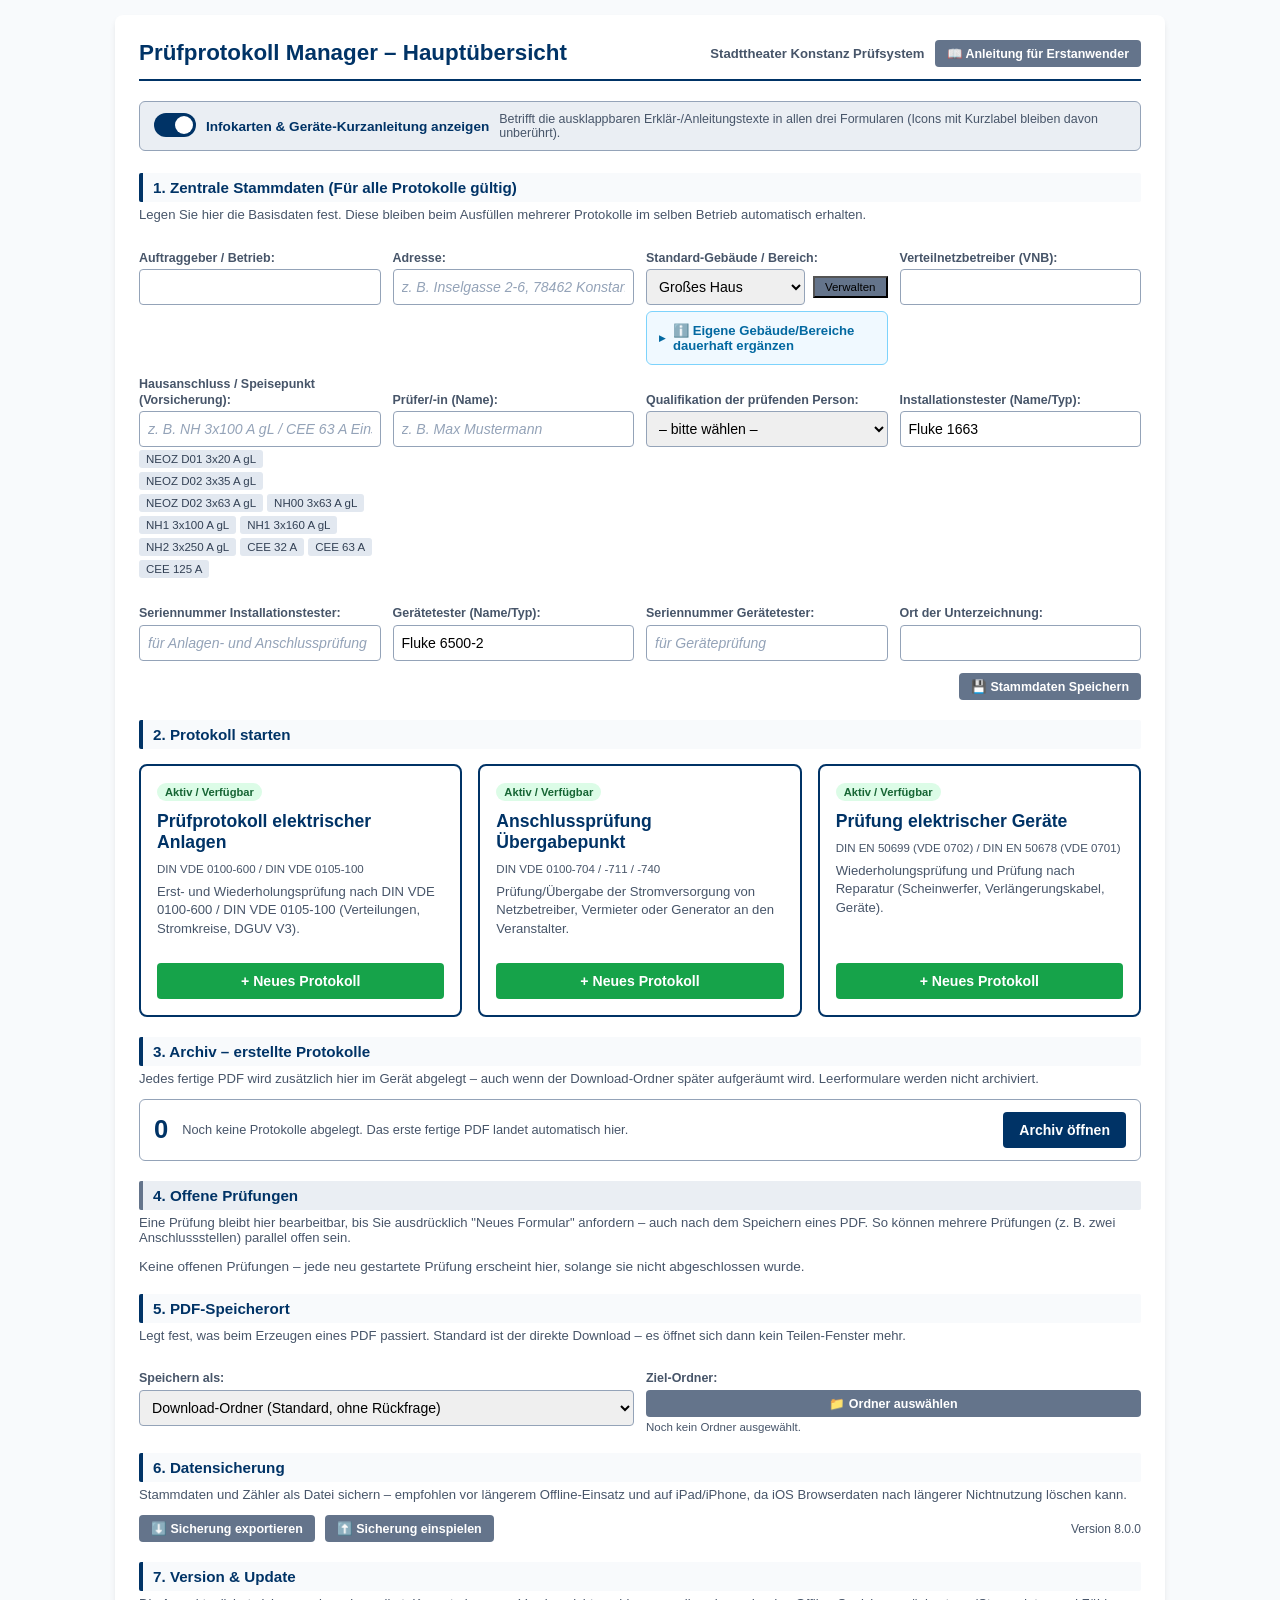
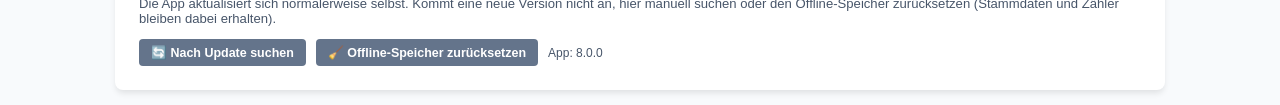
==== commit d898f5dc: "Add files via upload" ====
--- a/index.html
+++ b/index.html
@@ -58,22 +58,31 @@
       <div class="form-group"><label for="m_adresse">Adresse:</label><input type="text" id="m_adresse" placeholder="z. B. Inselgasse 2-6, 78462 Konstanz"></div>
       <div class="form-group">
         <label for="m_gebaeude_select">Standard-Gebäude / Bereich:</label>
-        <select id="m_gebaeude_select" onchange="toggleMasterGebaeudeCustom(this.value)">
-          <option value="Gr. Haus">Großes Haus</option>
-          <option value="Kl. Haus">Kleines Haus / Studiobühne</option>
-          <option value="Werkstattbühne">Werkstattbühne</option>
-          <option value="Foyer">Foyer</option>
-          <option value="Probebühne">Probebühne</option>
-          <option value="Außenspielstätte">Außenspielstätte / Open Air</option>
-          <option value="custom">Sonstiges…</option>
-        </select>
+        <!-- [Nutzerwunsch] "Verwalten"-Button jetzt auch auf der Hauptseite,
+             genau wie in den drei Prüfformularen (gebaeudeVerwaltenOeffnen()/
+             gebaeudeOptionenAktualisieren() aus js/storage.js) - eigene
+             Einträge muessen dadurch nur noch an EINER Stelle angelegt
+             werden und stehen dann ueberall zur Auswahl, statt wie bisher
+             nur ueber "Sonstiges…" als Freitext je Protokoll neu einzutippen. -->
+        <div style="display:flex; gap:8px; align-items:center;">
+          <select id="m_gebaeude_select" onchange="toggleMasterGebaeudeCustom(this.value)" style="flex:1 1 auto;">
+            <option value="Gr. Haus">Großes Haus</option>
+            <option value="Kl. Haus">Kleines Haus / Studiobühne</option>
+            <option value="Werkstattbühne">Werkstattbühne</option>
+            <option value="Foyer">Foyer</option>
+            <option value="Probebühne">Probebühne</option>
+            <option value="Außenspielstätte">Außenspielstätte / Open Air</option>
+            <option value="custom">Sonstiges…</option>
+          </select>
+          <button type="button" class="btn-secondary btn-klein" style="flex:0 0 auto; white-space:nowrap;" onclick="gebaeudeVerwaltenOeffnen('m_gebaeude_select')" title="Eigene Gebäude/Bereiche hinzufügen oder entfernen">Verwalten</button>
+        </div>
         <input type="text" id="m_gebaeude" placeholder="Gebäude/Bereich eintragen" style="display:none; margin-top:6px;">
         <details class="infokarte" style="margin-top:6px;">
           <summary>ℹ️ Eigene Gebäude/Bereiche dauerhaft ergänzen</summary>
           <div class="infokarte-inhalt">
-            <p>Die obige Liste deckt die üblichen Spielstätten ab. Für einen abweichenden Namen "Sonstiges…" wählen
-            und den Bereich frei eintragen – der Wert wird wie gewohnt zusammen mit den übrigen Stammdaten
-            gespeichert und beim nächsten Protokoll wieder vorgeschlagen.</p>
+            <p>Über den Button "Verwalten" eigene Gebäude/Bereiche anlegen oder entfernen – die Liste gilt dann
+            einheitlich hier und in allen drei Prüfformularen. Für einen einmaligen, abweichenden Namen reicht
+            weiterhin "Sonstiges…" mit Freitext.</p>
           </div>
         </details>
       </div>
@@ -131,15 +140,15 @@
   </form>
 
   <h2 class="kat-messen">2. Protokoll starten</h2>
-  <!-- [7.4.0, Punkt 6] Zwei prominente Schnellzugriffs-Buttons vor der
-       Protokolltyp-Auswahl: "Letztes weitermachen" fuehrt direkt zum zuletzt
-       bearbeiteten, noch offenen Entwurf (unabhaengig vom Protokolltyp) -
-       bisher musste man dafuer erst zu Abschnitt 4 "Offene Prüfungen"
-       herunterscrollen. "Neues Protokoll" springt zur Kachelauswahl darunter
-       (kein neuer Mechanismus - nutzt dieselbe bestehende Kachel-/Autosave-
-       Infrastruktur aus entwuerfe.js/storage.js, siehe Änderungsbericht
-       7.4.0, Punkt 6). -->
-  <div class="start-schnellzugriff" id="startSchnellzugriff" style="display:flex; gap:10px; flex-wrap:wrap; margin-bottom:14px;"></div>
+  <!-- [Nutzerwunsch] Das frühere, allgemeine Schnellzugriffsfeld darüber
+       ("+ Neues Protokoll" / "▶ Letztes weitermachen", typuebergreifend)
+       wurde entfernt - es duplizierte nur, was jede Kachel unten ohnehin
+       bereits proTyp anbietet: einen gruenen "+ Neues Protokoll"-Button und,
+       falls vorhanden, einen gelben "▶ Protokoll fortsetzen"-Button fuer
+       GENAU diesen Protokolltyp (siehe renderProtokollKacheln() weiter
+       unten sowie das gleiche Muster in vde0100.html/anschlusspruefung.html/
+       geraetepruefung.html). Damit gibt es nur noch EINE Stelle mit diesen
+       Optionen statt zwei leicht unterschiedliche. -->
   <div class="protocol-grid" id="protocolGrid"></div>
 
   <h2 class="kat-ergebnis">3. Archiv – erstellte Protokolle</h2>
@@ -211,9 +220,9 @@
   /* [8.0.0, Teil 6.3] Ordnet jeder Kachel (PROTOKOLLE[].id) das passende
    * Entwurfs-Praefix aus js/entwuerfe.js zu (dort PR/AP/GP genannt), damit
    * pro Kachel gezielt nach einem offenen Entwurf GENAU dieses Protokolltyps
-   * gesucht werden kann - anders als der bisherige globale "Letztes
-   * weitermachen"-Button (typuebergreifend, siehe renderStartSchnellzugriff
-   * unten), der bestehen bleibt.
+   * gesucht werden kann. [Nutzerwunsch] Der frueher zusaetzlich vorhandene
+   * globale, typuebergreifende "Letztes weitermachen"-Schnellzugriff wurde
+   * entfernt - jede Kachel deckt das jetzt allein ab.
    * WICHTIG: muss VOR dem ersten Aufruf von renderProtokollKacheln() (gleich
    * unten) initialisiert sein - eine spaeter im Skript stehende var-Zuweisung
    * ist zur Laufzeit an dieser Stelle noch undefined, obwohl sie als
@@ -223,29 +232,14 @@
   var KACHEL_PRAEFIX = { vde0100: 'PR', anschluss: 'AP', geraete: 'GP' };
 
   loadMasterDataToDashboard();
+  // [Nutzerwunsch] eigene Gebäude/Bereich-Einträge (aus dem "Verwalten"-
+  // Dialog) auch hier auf der Hauptseite ins Dropdown einfuegen - siehe
+  // gleichlautenden Aufruf in den drei Prüfformularen sowie
+  // gebaeudeOptionenAktualisieren() in storage.js.
+  gebaeudeOptionenAktualisieren('m_gebaeude_select');
   renderProtokollKacheln();
   renderOffenePruefungen('offenePruefungenListe');
-  renderStartSchnellzugriff();
-
-  /* [7.4.0, Punkt 6] "Neues Protokoll" / "Letztes weitermachen" -------------
-   * Nutzt ausschliesslich bestehende Bausteine: letzterOffenerEntwurf() und
-   * ENTWURF_DATEI (js/entwuerfe.js) fuer den Sprung zum zuletzt bearbeiteten
-   * Entwurf, ein einfacher Scroll-Anker fuer "Neues Protokoll" - kein
-   * paralleler Autosave-/Fortsetzungsmechanismus. */
-  function renderStartSchnellzugriff() {
-    const el = document.getElementById('startSchnellzugriff');
-    if (!el) return;
-    const letzter = (typeof letzterOffenerEntwurf === 'function') ? letzterOffenerEntwurf() : null;
-    let html = '<a href="#protocolGrid" class="btn btn-success" style="text-decoration:none;">+ Neues Protokoll</a>';
-    if (letzter) {
-      const datei = (typeof ENTWURF_DATEI !== 'undefined' && ENTWURF_DATEI[letzter.praefix]) || 'index.html';
-      const typLabel = (typeof PROTOKOLL_PRAEFIXE !== 'undefined' && PROTOKOLL_PRAEFIXE[letzter.praefix]) || letzter.praefix;
-      const bez = letzter.protokollnummer ? (letzter.protokollnummer + (letzter.bezeichnung ? ' – ' + letzter.bezeichnung : '')) : letzter.bezeichnung;
-      html += '<a href="' + datei + '?entwurf=' + encodeURIComponent(letzter.id) + '" class="btn" style="text-decoration:none;">' +
-        '▶ Letztes weitermachen: ' + typLabel + (bez ? ' – ' + bez : '') + '</a>';
-    }
-    el.innerHTML = html;
-  }
+
   document.getElementById('appVersionHint').textContent = 'Version ' + APP_VERSION;
   document.getElementById('app_betrieb_name').textContent = (typeof APP_BETRIEB_NAME !== 'undefined' && APP_BETRIEB_NAME) ? APP_BETRIEB_NAME : '';
   archivUebersichtLaden();
--- a/css/style.css
+++ b/css/style.css
@@ -335,6 +335,23 @@
 .c-rcd-messwerte:not(.mess-sections-collapsed) .mess-sections-hinweis,
 .c-schutz-basisdaten:not(.mess-sections-collapsed) .mess-sections-hinweis { display: none; }
 
+/* [Nutzerwunsch] Schutzeinrichtungs-Basisdaten optisch als eigenes,
+ * aufklappbares Feld hervorheben (statt eines erklaerenden Zusatztextes,
+ * der dafuer bisher noetig war, siehe addCircuitCard() in
+ * js/pdf-generator.js) - deutlich sichtbarer Rahmen/Hintergrund plus
+ * groesserer, kraeftigerer Pfeil machen die Klappbarkeit auf einen Blick
+ * erkennbar. */
+.c-schutz-basisdaten {
+  border: 1px solid #cbd5e1; border-radius: 6px; background: #f8fafc;
+  padding: 2px 8px; margin-bottom: 10px;
+}
+.c-schutz-basisdaten > .mess-sections-header { padding: 8px 4px; margin-bottom: 0; }
+.c-schutz-basisdaten:not(.mess-sections-collapsed) > .mess-sections-header {
+  margin-bottom: 4px; border-bottom: 1px solid #e2e8f0;
+}
+.c-schutz-basisdaten .mess-sections-chevron { font-size: 1.05rem; font-weight: bold; color: var(--primary); }
+.c-schutz-basisdaten > .grid { padding-bottom: 8px; }
+
 /* Ergebnis-Auswahlfeld je Stromkreis (4.7.0) - steht am Ende der Karte. */
 .circuit-totlegung { margin: 10px 0 -4px; }
 .circuit-totlegung select.c-totgelegt { font-weight: bold; }
@@ -510,6 +527,9 @@
 }
 .archiv-mitte { flex: 1; min-width: 0; }
 .archiv-nr { font-size: 0.92rem; font-weight: 600; color: #0f172a; }
+/* [Nutzerwunsch, bessere Übersicht] eigene, klar erkennbare Gebäude/Bereich-
+ * Zeile je Archiveintrag - siehe zeileBauen() in archiv.html. */
+.archiv-gebaeude { font-size: 0.78rem; color: var(--primary); font-weight: 600; margin-top: 2px; }
 .archiv-sub { font-size: 0.76rem; color: var(--secondary); margin-top: 2px; }
 .archiv-rechts { display: flex; flex-direction: column; align-items: flex-end; gap: 4px; flex: none; }
 .archiv-status { font-size: 0.68rem; font-weight: bold; padding: 3px 8px; border-radius: 10px; white-space: nowrap; }
@@ -588,6 +608,22 @@
   background: #f8faf8; border-color: #cfe3cf; opacity: 0.82;
 }
 .offene-pruefung-zeile.ist-abgeschlossen .offene-pruefung-abschluss { color: #166534; font-weight: 600; }
+/* [Nutzerwunsch] Offene Prüfungen genau wie Abgeschlossen in einem <details>
+ * einklappbar - eigene Klassen, aber gleiche Optik/Pfeil-Logik, nur ohne
+ * Grossschreibung/Trennlinie, da diese Liste (anders als "Abgeschlossen")
+ * direkt unter der Ueberschrift "4. Offene Prüfungen" steht. */
+.offene-pruefungen-details { margin-top: 4px; }
+.offene-pruefungen-titel {
+  font-size: 0.85rem; font-weight: 700; color: var(--secondary);
+  cursor: pointer; user-select: none; list-style: none; margin-bottom: 8px;
+}
+.offene-pruefungen-titel::-webkit-details-marker { display: none; }
+.offene-pruefungen-titel::before {
+  content: "▾"; display: inline-block; margin-right: 6px; font-size: 0.7rem;
+  transition: transform 0.15s ease;
+}
+.offene-pruefungen-details:not([open]) > .offene-pruefungen-titel::before { transform: rotate(-90deg); }
+
 /* [7.3.0, Nutzerwunsch #6] Jetzt ein <summary> innerhalb eines <details>,
    vorher ein einfaches <h3> - cursor:pointer und ein Klapp-Pfeil machen die
    Klickbarkeit sichtbar. */
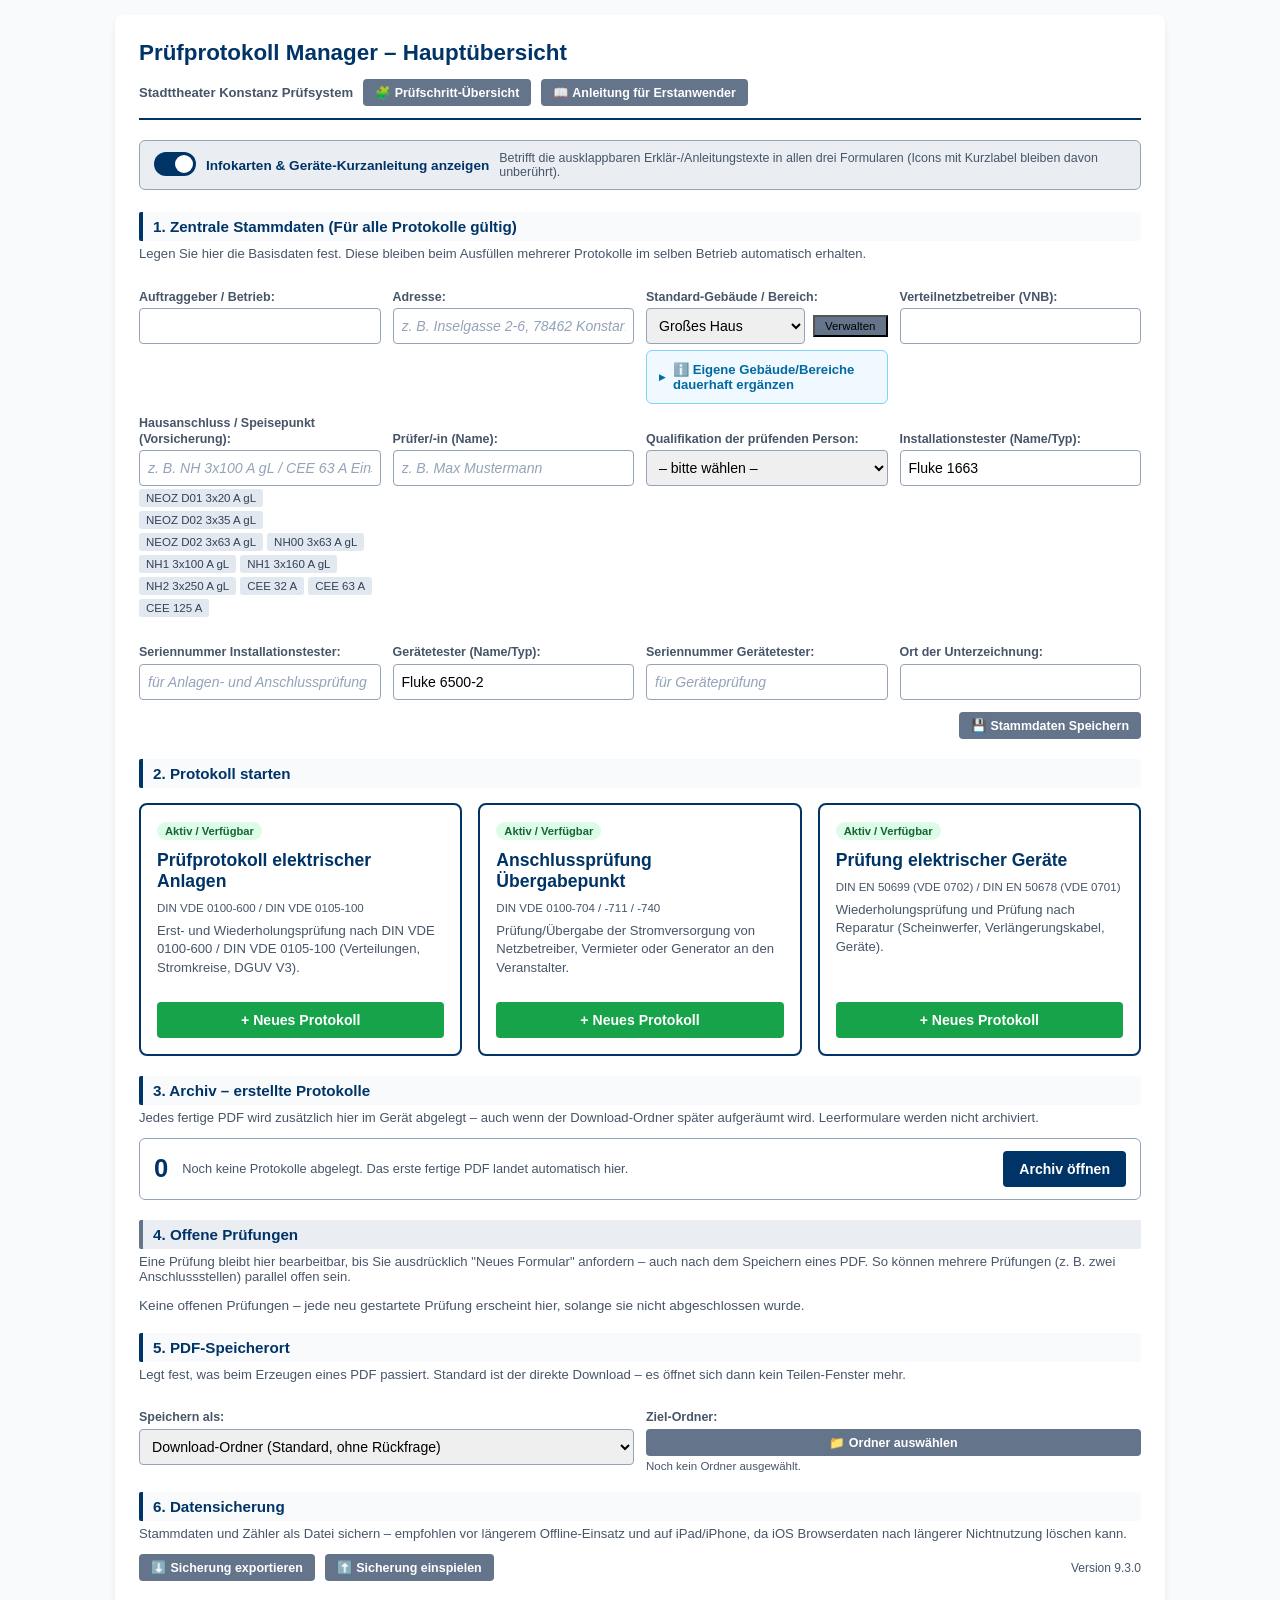
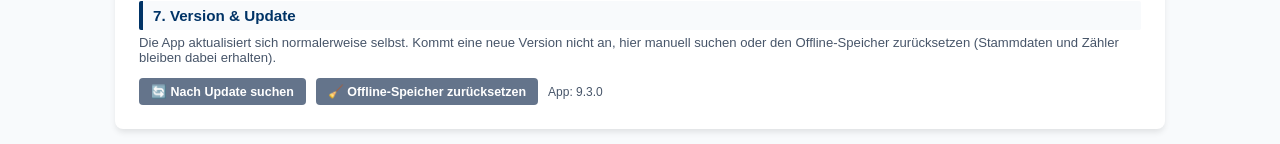
==== commit 8c815f7c: "Add files via upload" ====
--- a/index.html
+++ b/index.html
@@ -34,6 +34,7 @@
     <h1>Prüfprotokoll Manager – Hauptübersicht</h1>
     <div style="display:flex; align-items:center; gap:10px;">
       <span style="font-size: 0.82rem; color: var(--secondary); font-weight: bold;" id="app_betrieb_name"></span>
+      <a href="pruefschritte-uebersicht.html" class="btn btn-secondary" style="text-decoration:none;">🧩 Prüfschritt-Übersicht</a>
       <a href="anleitung.html" class="btn btn-secondary" style="text-decoration:none;">📖 Anleitung für Erstanwender</a>
     </div>
   </div>
